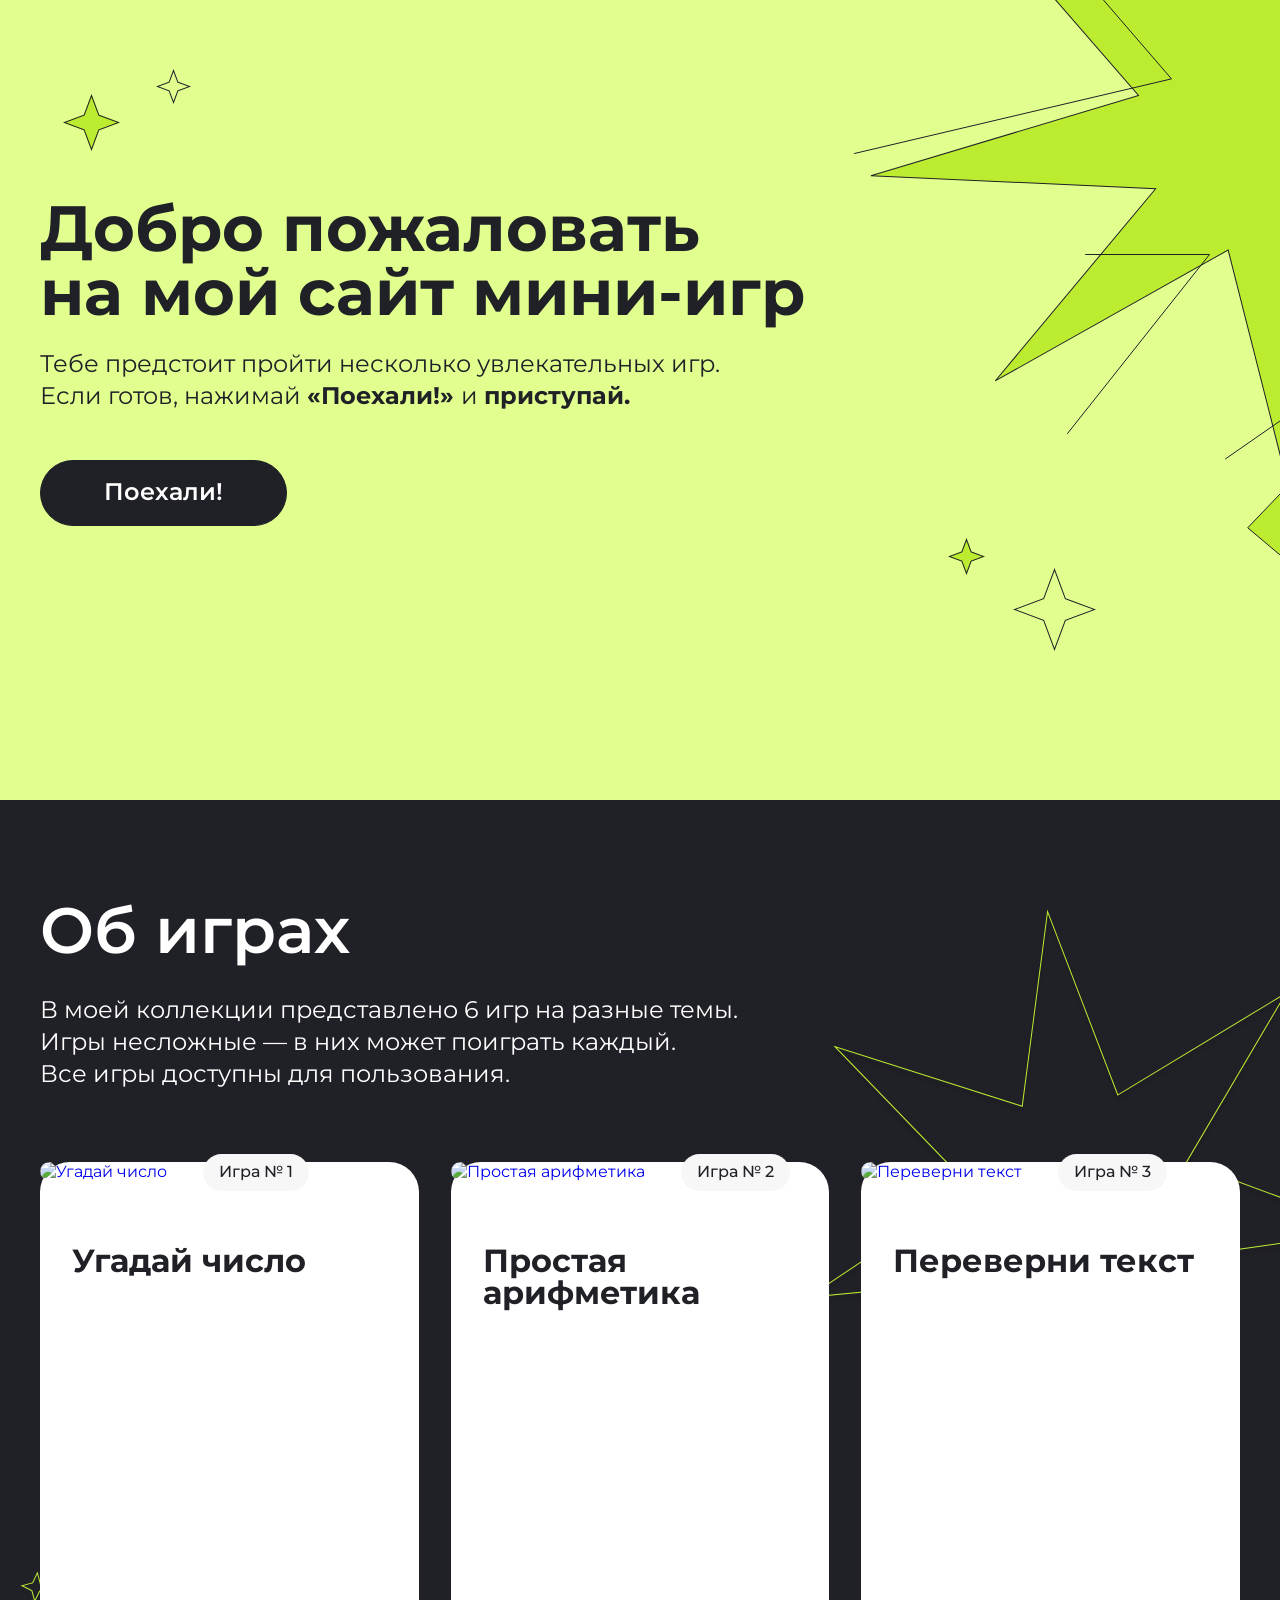
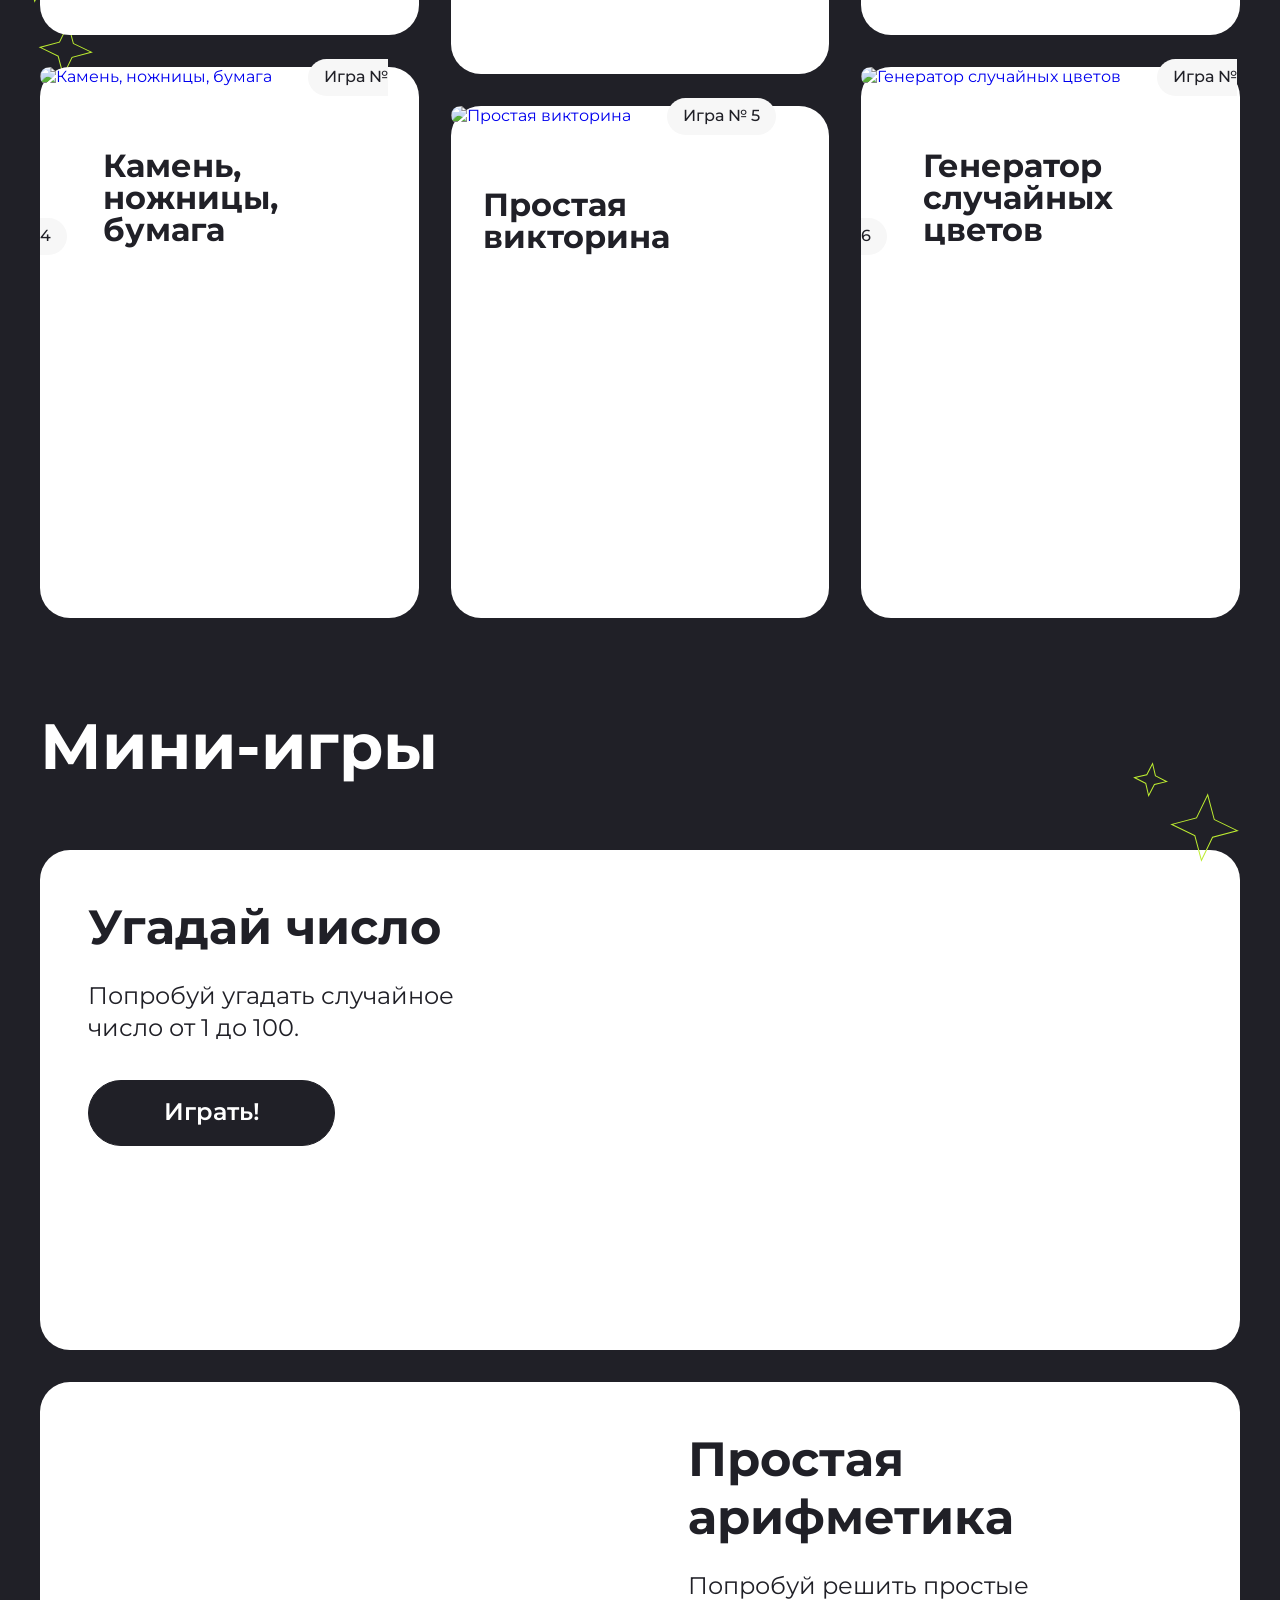
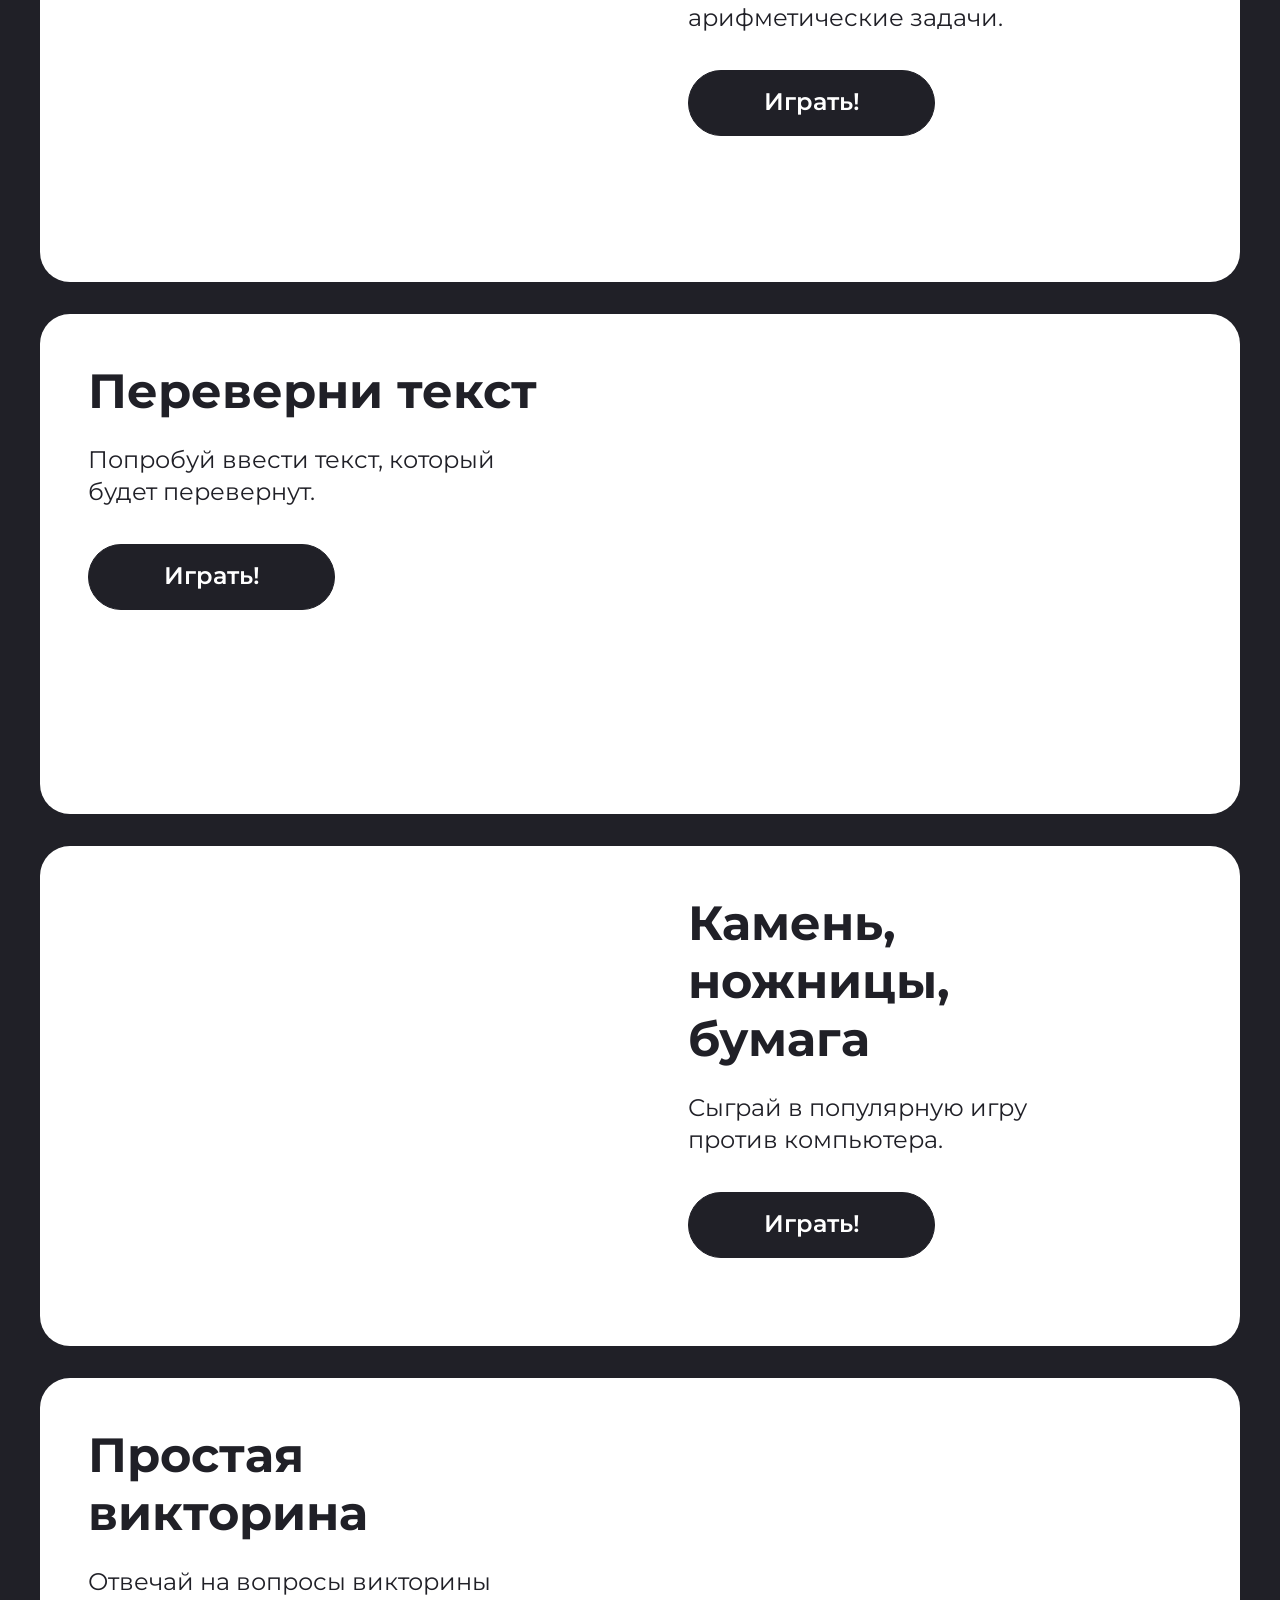
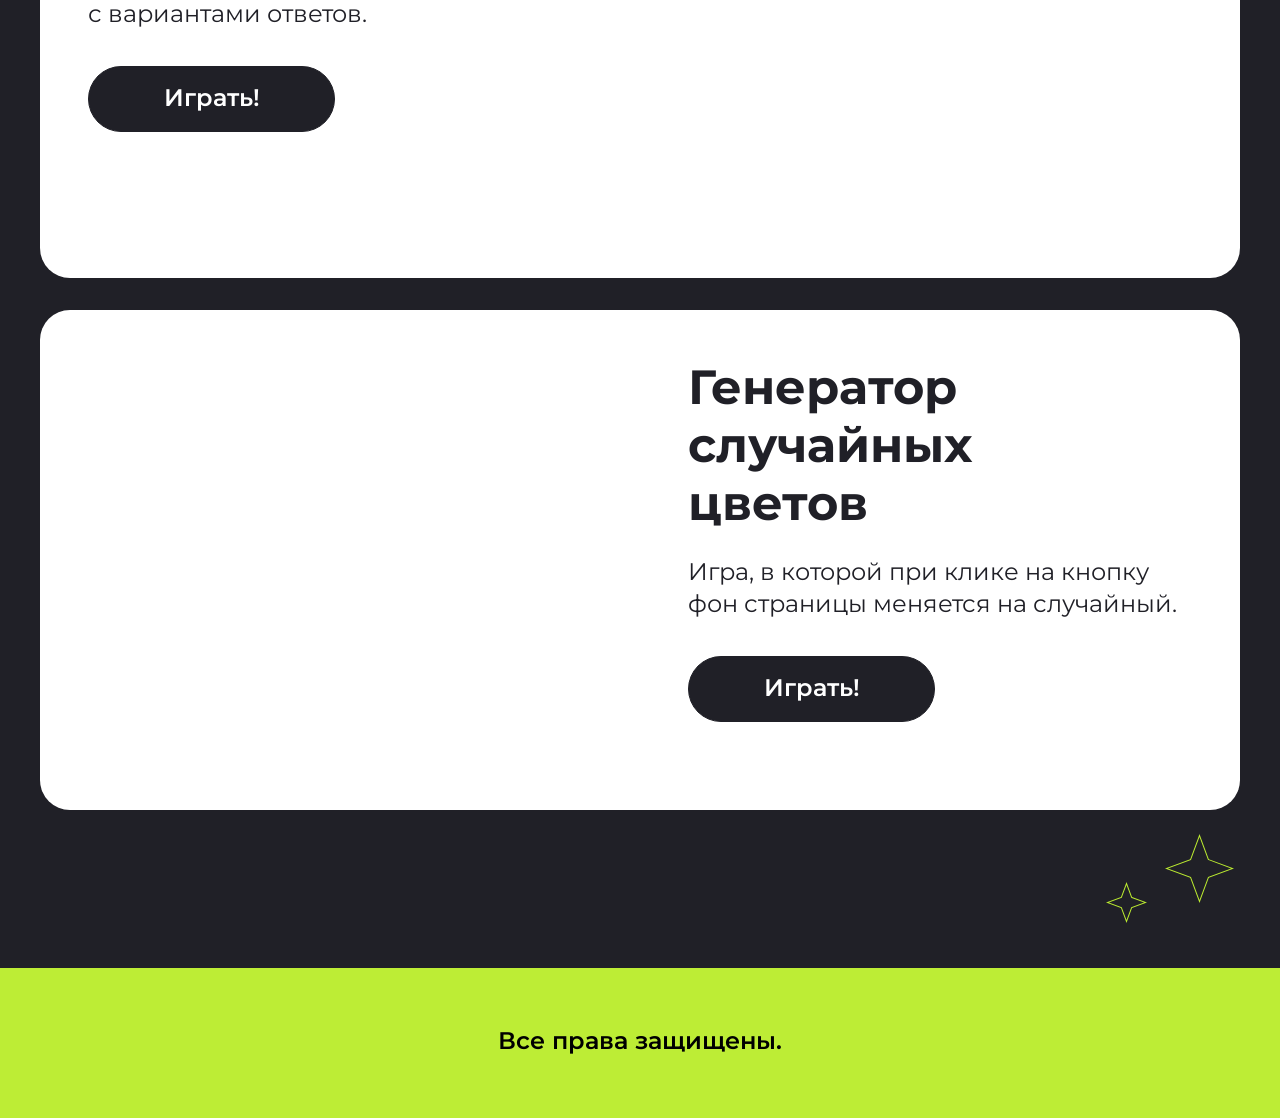
==== index.html @ 35d4d2bd "added hw4.js, &nbsp, changed styles" ====
<!DOCTYPE html>
<html lang="ru">

<head>
    <meta charset="UTF-8">
    <meta http-equiv="X-UA-Compatible" content="IE=edge">
    <meta name="viewport" content="width=device-width, initial-scale=1.0">
    <title>Сайт с мини-играми</title>
    <link rel="preconnect" href="https://fonts.googleapis.com">
    <link rel="preconnect" href="https://fonts.gstatic.com" crossorigin>
    <link href="https://fonts.googleapis.com/css2?family=Montserrat:ital,wght@0,100..900;1,100..900&display=swap"
        rel="stylesheet">
    <link rel="stylesheet" href="style.css">
</head>

<body>
    <header class="header center">

        <div class="header__star-wrapper">

            <svg class="star__position header__star-big" viewBox="0 0 999.251 923.195"
                xmlns="http://www.w3.org/2000/svg" xmlns:xlink="http://www.w3.org/1999/xlink" width="999.250977"
                height="923.195312" fill="none" customFrame="#000000">
                <path id="Vector"
                    d="M262.063 294.173C262.063 284.386 298.602 0 298.602 0L402.19 254.969L572.775 16.3679L490.576 300.754L749.546 241.919L502.738 395.53L691.618 575.296L463.106 483.782L527.062 758.381L377.761 529.567L210.217 791.061L262.011 483.782L0 503.413L237.634 395.53L0 209.183L262.063 294.173Z"
                    fill="rgb(188,236,48)" fill-rule="nonzero"
                    transform="matrix(-0.316421,0.948619,-0.963363,-0.268199,999.251,212.162)" />
                <path id="Vector"
                    d="M298.602 0L402.19 254.969L572.775 16.3679L490.576 300.754L749.546 241.919L502.738 395.53L691.618 575.296L463.106 483.782L527.062 758.381L377.761 529.567L210.217 791.061L262.011 483.782L0 503.413L237.634 395.53L0 209.183L262.063 294.173C262.063 284.386 298.602 0 298.602 0Z"
                    fill-rule="nonzero" stroke="rgb(32,32,39)" stroke-linecap="round" stroke-width="1"
                    transform="matrix(-0.316421,0.948619,-0.963363,-0.268199,999.251,212.162)" />
            </svg>

            <svg class="star__position header__star-big-beam1" viewBox="0 0 318.417 164.003"
                xmlns="http://www.w3.org/2000/svg" xmlns:xlink="http://www.w3.org/1999/xlink" width="318.417480"
                height="164.002594" fill="none" customFrame="#000000">
                <path id="Vector 4780" d="M241.293 0.502007L317.5 88.8819L0.500488 163.502" stroke="rgb(32,32,39)"
                    stroke-linecap="round" stroke-width="1" />
            </svg>

            <svg class="star__position header__star-big-beam2" viewBox="0 0 143.537 180.002"
                xmlns="http://www.w3.org/2000/svg" xmlns:xlink="http://www.w3.org/1999/xlink" width="143.536621"
                height="180.001953" fill="none" customFrame="#000000">
                <path id="Vector 4781" d="M18.5844 0.5L142.502 0.5L0.501953 179.5" stroke="rgb(32,32,39)"
                    stroke-linecap="round" stroke-width="1" />
            </svg>

            <svg class="star__position header__star-big-beam3" viewBox="0 0 220.884 419.323"
                xmlns="http://www.w3.org/2000/svg" xmlns:xlink="http://www.w3.org/1999/xlink" width="220.884277"
                height="419.322906" fill="none" customFrame="#000000">
                <path id="Vector 4782" d="M0.501953 79.8677L114.262 0.822235L220.383 418.822" stroke="rgb(32,32,39)"
                    stroke-linecap="round" stroke-width="1" />
            </svg>

            <svg class="star__position header__star-big-beam4" viewBox="0 0 81.4814 128.334"
                xmlns="http://www.w3.org/2000/svg" xmlns:xlink="http://www.w3.org/1999/xlink" width="81.481445"
                height="128.333801" fill="none" customFrame="#000000">
                <path id="Vector 4788" d="M56.8884 1.04858L0.729492 59.8133L80.7295 127.049L56.8884 1.04858Z"
                    fill="rgb(188,236,48)" fill-rule="evenodd" />
                <path id="Vector 4788" d="M56.8884 1.04858L80.7295 127.049L0.729492 59.8133L56.8884 1.04858Z"
                    fill-rule="evenodd" stroke="rgb(32,32,39)" stroke-linecap="round" stroke-width="1" />
            </svg>

            <svg class="star__position header__star-big-beam5" viewBox="0 0 35.002 125.001"
                xmlns="http://www.w3.org/2000/svg" xmlns:xlink="http://www.w3.org/1999/xlink" width="35.001953"
                height="125.001465" fill="none" customFrame="#000000">
                <path id="Vector 4791" d="M0.500977 0.500732L34.501 124.501" stroke="rgb(32,32,39)"
                    stroke-linecap="round" stroke-width="1" />
            </svg>

            <svg class="star__position header__star1" viewBox="0 0 35 35" xmlns="http://www.w3.org/2000/svg"
                xmlns:xlink="http://www.w3.org/1999/xlink" width="35.000000" height="35.000000" fill="none"
                customFrame="#000000">
                <path id="Star 3"
                    d="M22.2266 12.7734L18.0331 1.44077L17.5 0L16.9669 1.44077L12.7734 12.7734L1.44077 16.9669L3.55271e-15 17.5L1.44077 18.0331L12.7734 22.2266L16.9669 33.5592L17.5 35L18.0331 33.5592L22.2266 22.2266L33.5592 18.0331L35 17.5L33.5592 16.9669L22.2266 12.7734ZM32.1185 17.5L21.8796 13.7113L21.4483 13.5517L17.5 2.88154L13.5517 13.5517L2.88154 17.5L13.5517 21.4483L17.5 32.1185L21.4483 21.4483L32.1185 17.5Z"
                    fill="rgb(32,32,39)" fill-rule="evenodd" />
            </svg>

            <svg class="star__position header__star2" viewBox="0 0 57 57" xmlns="http://www.w3.org/2000/svg"
                xmlns:xlink="http://www.w3.org/1999/xlink" width="57.000000" height="57.000000" fill="none"
                customFrame="#000000">
                <path id="Star 2"
                    d="M36.1976 20.8024L57 28.5L36.1976 36.1976L28.5 57L20.8024 36.1976L3.55271e-15 28.5L20.8024 20.8024L28.5 0L36.1976 20.8024Z"
                    fill="rgb(188,236,48)" fill-rule="evenodd" />
                <path id="Star 2"
                    d="M36.1976 20.8024L29.0331 1.44077L28.5 0L27.9669 1.44077L20.8024 20.8024L1.44077 27.9669L3.55271e-15 28.5L1.44077 29.0331L20.8024 36.1976L27.9669 55.5592L28.5 57L29.0331 55.5592L36.1976 36.1976L55.5592 29.0331L57 28.5L55.5592 27.9669L36.1976 20.8024ZM54.1185 28.5L35.8505 21.7403L35.4193 21.5807L28.5 2.88154L21.5807 21.5807L2.88154 28.5L21.5807 35.4193L28.5 54.1185L35.4193 35.4193L54.1185 28.5Z"
                    fill="rgb(32,32,39)" fill-rule="evenodd" />
            </svg>

            <svg class="star__position header__star3" viewBox="0 0 37 37" xmlns="http://www.w3.org/2000/svg"
                xmlns:xlink="http://www.w3.org/1999/xlink" width="37.000000" height="37.000000" fill="none"
                customFrame="#000000">
                <path id="Star 5"
                    d="M23.4967 13.5033L37 18.5L23.4967 23.4967L18.5 37L13.5033 23.4967L3.55271e-15 18.5L13.5033 13.5033L18.5 0L23.4967 13.5033Z"
                    fill="rgb(188,236,48)" fill-rule="evenodd" />
                <path id="Star 5"
                    d="M23.4967 13.5033L19.0331 1.44077L18.5 0L17.9669 1.44077L13.5033 13.5033L1.44077 17.9669L3.55271e-15 18.5L1.44077 19.0331L13.5033 23.4967L17.9669 35.5592L18.5 37L19.0331 35.5592L23.4967 23.4967L35.5592 19.0331L37 18.5L35.5592 17.9669L23.4967 13.5033ZM34.1185 18.5L23.1496 14.4412L22.7184 14.2816L18.5 2.88154L14.2816 14.2816L2.88154 18.5L14.2816 22.7184L18.5 34.1185L22.7184 22.7184L34.1185 18.5Z"
                    fill="rgb(32,32,39)" fill-rule="evenodd" />
            </svg>

            <svg class="star__position header__star4" viewBox="0 0 83 83" xmlns="http://www.w3.org/2000/svg"
                xmlns:xlink="http://www.w3.org/1999/xlink" width="83.000000" height="83.000000" fill="none"
                customFrame="#000000">
                <path id="Star 4"
                    d="M52.7088 30.2912L42.0331 1.44077L41.5 0L40.9669 1.44077L30.2912 30.2912L1.44077 40.9669L7.10543e-15 41.5L1.44077 42.0331L30.2912 52.7088L40.9669 81.5592L41.5 83L42.0331 81.5592L52.7088 52.7088L81.5592 42.0331L83 41.5L81.5592 40.9669L52.7088 30.2912ZM80.1185 41.5L52.3617 31.2291L51.9305 31.0695L41.5 2.88154L31.0695 31.0695L2.88154 41.5L31.0695 51.9305L41.5 80.1185L51.9305 51.9305L80.1185 41.5Z"
                    fill="rgb(32,32,39)" fill-rule="evenodd" />
            </svg>
        </div>

        <div class="header__mobile-wrapper">
            <svg class="star__position mobile__star-big" viewBox="0 0 301.643 274.928"
                xmlns="http://www.w3.org/2000/svg" xmlns:xlink="http://www.w3.org/1999/xlink" width="301.643066"
                height="274.927948" fill="none" customFrame="#000000">
                <path id="Vector"
                    d="M78.1499 88.7162C78.1499 85.7646 89.0463 0 89.0463 0L119.937 76.893L170.807 4.93622L146.295 90.7009L223.522 72.9576L149.922 119.283L206.248 173.497L138.103 145.898L157.175 228.711L112.652 159.706L62.6889 238.567L78.1344 145.898L0 151.818L70.865 119.283L0 63.0852L78.1499 88.7162Z"
                    fill="rgb(188,236,48)" fill-rule="nonzero"
                    transform="matrix(-0.320303,0.947315,-0.964293,-0.264839,301.643,63.1819)" />
                <path id="Vector"
                    d="M89.0463 0L119.937 76.893L170.807 4.93622L146.295 90.7009L223.522 72.9576L149.922 119.283L206.248 173.497L138.103 145.898L157.175 228.711L112.652 159.706L62.6889 238.567L78.1344 145.898L0 151.818L70.865 119.283L0 63.0852L78.1499 88.7162C78.1499 85.7646 89.0463 0 89.0463 0Z"
                    fill-rule="nonzero" stroke="rgb(32,32,39)" stroke-linecap="round" stroke-width="1"
                    transform="matrix(-0.320303,0.947315,-0.964293,-0.264839,301.643,63.1819)" />
            </svg>

            <svg class="star__position mobile__star-1" viewBox="0 0 21 21" xmlns="http://www.w3.org/2000/svg"
                xmlns:xlink="http://www.w3.org/1999/xlink" width="21.000000" height="21.000000" fill="none"
                customFrame="#000000">
                <path id="Star 3"
                    d="M13.336 7.66405L10.5 0L9.96687 1.44077L7.66405 7.66405L1.44077 9.96687L1.77636e-15 10.5L1.44077 11.0331L7.66405 13.336L9.96687 19.5592L10.5 21L11.0331 19.5592L13.336 13.336L19.5592 11.0331L21 10.5L19.5592 9.96687L13.336 7.66405ZM18.1185 10.5L12.9889 8.6019L12.5577 8.44232L10.5 2.88154L8.44232 8.44232L2.88154 10.5L8.44232 12.5577L10.5 18.1185L12.5577 12.5577L18.1185 10.5Z"
                    fill="rgb(32,32,39)" fill-rule="evenodd" />
            </svg>

            <svg class="star__position mobile__star-2" viewBox="0 0 35 35" xmlns="http://www.w3.org/2000/svg"
                xmlns:xlink="http://www.w3.org/1999/xlink" width="35.000000" height="35.000000" fill="none"
                customFrame="#000000">
                <path id="Star 2"
                    d="M22.2266 12.7734L35 17.5L22.2266 22.2266L17.5 35L12.7734 22.2266L3.55271e-15 17.5L12.7734 12.7734L17.5 0L22.2266 12.7734Z"
                    fill="rgb(188,236,48)" fill-rule="evenodd" />
                <path id="Star 2"
                    d="M22.2266 12.7734L18.0331 1.44077L17.5 0L16.9669 1.44077L12.7734 12.7734L1.44077 16.9669L3.55271e-15 17.5L1.44077 18.0331L12.7734 22.2266L16.9669 33.5592L17.5 35L18.0331 33.5592L22.2266 22.2266L33.5592 18.0331L35 17.5L33.5592 16.9669L22.2266 12.7734ZM32.1185 17.5L21.8796 13.7113L21.4483 13.5517L17.5 2.88154L13.5517 13.5517L2.88154 17.5L13.5517 21.4483L17.5 32.1185L21.4483 21.4483L32.1185 17.5Z"
                    fill="rgb(32,32,39)" fill-rule="evenodd" />
            </svg>

            <svg class="star__position mobile__star-3" viewBox="0 0 18 18" xmlns="http://www.w3.org/2000/svg"
                xmlns:xlink="http://www.w3.org/1999/xlink" width="18.000000" height="18.000000" fill="none"
                customFrame="#000000">
                <path id="Star 5"
                    d="M11.4308 6.56918L18 9L11.4308 11.4308L9 18L6.56918 11.4308L1.77636e-15 9L6.56918 6.56918L9 0L11.4308 6.56918Z"
                    fill="rgb(188,236,48)" fill-rule="evenodd" />
                <path id="Star 5"
                    d="M11.4308 6.56918L9.53313 1.44077L9 0L8.46687 1.44077L6.56918 6.56918L1.44077 8.46687L1.77636e-15 9L1.44077 9.53313L6.56918 11.4308L8.46687 16.5592L9 18L11.4308 11.4308L16.5592 9.53313L18 9L16.5592 8.46687L11.4308 6.56918ZM15.1185 9L11.0838 7.50703L10.6525 7.34746L9 2.88154L7.34746 7.34746L2.88154 9L7.34746 10.6525L9 15.1185L10.6525 10.6525L15.1185 9Z"
                    fill="rgb(32,32,39)" fill-rule="evenodd" />
            </svg>

            <svg class="star__position mobile__star-4" viewBox="0 0 39 41" xmlns="http://www.w3.org/2000/svg"
                xmlns:xlink="http://www.w3.org/1999/xlink" width="39.000000" height="41.000000" fill="none"
                customFrame="#000000">
                <path id="Star 4"
                    d="M24.7668 14.9631L20.0301 1.50595L19.5 0L18.9699 1.50595L14.2332 14.9631L1.37914 19.9635L3.55271e-15 20.5L1.37914 21.0365L14.2332 26.0369L18.9699 39.494L19.5 41L20.0301 39.494L24.7668 26.0369L37.6209 21.0365L39 20.5L37.6209 19.9635L24.7668 14.9631ZM36.2417 20.5L24.4042 15.8951L23.976 15.7285L19.5 3.0119L15.024 15.7285L2.75829 20.5L15.024 25.2715L19.5 37.9881L23.976 25.2715L36.2417 20.5Z"
                    fill="rgb(32,32,39)" fill-rule="evenodd" />
            </svg>
        </div>

        <div class="header__text">
            <h1 class="header__heading">Добро пожаловать <br>на мой сайт мини-игр</h1>
            <h3 class="header__description">Тебе предстоит пройти несколько увлекательных игр. Если готов, нажимай
                <strong>
                    «Поехали!» </strong> и <strong>приступай.</strong>
            </h3>
            <a class="header__link link" href="#about-section">Поехали!</a>
        </div>
    </header>
    <main class="main-content">
        <div class="main-content-wrapper">
            <svg class="star__position star-big" viewBox="0 0 649.562 649.563" xmlns="http://www.w3.org/2000/svg"
                xmlns:xlink="http://www.w3.org/1999/xlink" width="649.562500" height="649.562744" fill="none"
                customFrame="#000000">
                <defs>
                    <g id="pixso_custom_effect_0">
                        <effect x="0.000000" y="4.000000" visibility="visible" fill="rgb(0,0,0)" fill-opacity="0.25"
                            effectType="dropShadow" stdDeviation="4" radius="0" />
                    </g>
                    <filter id="filter_0" width="649.562500" height="649.562744" x="0.000000" y="0.000000"
                        filterUnits="userSpaceOnUse" customEffect="url(#pixso_custom_effect_0)"
                        color-interpolation-filters="sRGB">
                        <feFlood flood-opacity="0" result="BackgroundImageFix" />
                        <feOffset dx="0.000000" dy="4.000000" in="SourceAlpha" />
                        <feGaussianBlur stdDeviation="1.33333337" />
                        <feColorMatrix type="matrix" values="0 0 0 0 0 0 0 0 0 0 0 0 0 0 0 0 0 0 0.25 0 " />
                        <feBlend result="effect_dropShadow_1" in2="BackgroundImageFix" mode="normal" />
                        <feBlend result="shape" in="SourceGraphic" in2="effect_dropShadow_1" mode="normal" />
                    </filter>
                </defs>
                <g filter="url(#filter_0)">
                    <path id="Star 1"
                        d="M341.736 191.327L340.81 191.746L340.562 190.761L292.874 2.04089L292.358 0L291.843 2.04089L244.155 190.761L243.906 191.746L242.981 191.327L65.7006 110.945L63.7834 110.076L65.0575 111.751L182.872 266.7L183.487 267.509L182.582 267.971L9.20501 356.457L7.33004 357.414L9.43456 357.463L204.035 361.96L205.05 361.984L204.847 362.98L165.93 553.701L165.509 555.764L166.859 554.149L291.707 404.809L292.358 404.029L293.01 404.809L417.858 554.149L419.208 555.764L418.787 553.701L379.869 362.98L379.666 361.984L380.682 361.961L575.282 357.463L577.387 357.414L575.512 356.457L402.134 267.971L401.229 267.509L401.844 266.7L519.659 111.752L520.933 110.076L519.016 110.945L341.736 191.327ZM517.742 112.621L341.223 192.657L340.134 193.151L292.358 4.08177L244.583 193.151L66.9747 112.621L185.007 267.856L11.3095 356.506L206.269 361.012L167.28 552.086L292.358 402.47L417.437 552.086L378.447 361.012L573.407 356.506L399.709 267.856L517.742 112.621Z"
                        fill="rgb(188,236,48)" fill-rule="evenodd"
                        transform="matrix(0.993029,-0.117873,0.117873,0.993029,0,68.9225)" />
                </g>
            </svg>

            <svg class="star__position star1" viewBox="0 0 34.1729 34.1727" xmlns="http://www.w3.org/2000/svg"
                xmlns:xlink="http://www.w3.org/1999/xlink" width="34.172852" height="34.172729" fill="none"
                customFrame="#000000">
                <path id="Star 11"
                    d="M19.9018 11.4374L16.2028 1.44077L15.6696 0L15.1365 1.44077L11.4374 11.4374L1.44077 15.1365L1.77636e-15 15.6696L1.44077 16.2028L11.4374 19.9018L15.1365 29.8985L15.6696 31.3392L16.2028 29.8985L19.9018 19.9018L29.8985 16.2028L31.3392 15.6696L29.8985 15.1365L19.9018 11.4374ZM28.4577 15.6696L19.5548 12.3753L19.1236 12.2157L15.6696 2.88154L12.2157 12.2157L2.88154 15.6696L12.2157 19.1236L15.6696 28.4577L19.1236 19.1236L28.4577 15.6696Z"
                    fill="rgb(188,236,48)" fill-rule="evenodd"
                    transform="matrix(0.995484,0.0949294,-0.0949294,0.995484,2.9751,0)" />
            </svg>

            <svg class="star__position star2" viewBox="0 0 59.5347 59.5347" xmlns="http://www.w3.org/2000/svg"
                xmlns:xlink="http://www.w3.org/1999/xlink" width="59.534668" height="59.534668" fill="none"
                customFrame="#000000">
                <path id="Star 12"
                    d="M34.6724 19.9259L27.8323 1.44077L27.2991 0L26.766 1.44077L19.9259 19.9259L1.44077 26.766L3.55271e-15 27.2991L1.44077 27.8323L19.9259 34.6724L26.766 53.1575L27.2991 54.5983L27.8323 53.1575L34.6724 34.6724L53.1575 27.8323L54.5983 27.2991L53.1575 26.766L34.6724 19.9259ZM51.7167 27.2991L34.3254 20.8637L33.8941 20.7042L27.2991 2.88154L20.7042 20.7042L2.88154 27.2991L20.7042 33.8941L27.2991 51.7167L33.8941 33.8941L51.7167 27.2991Z"
                    fill="rgb(188,236,48)" fill-rule="evenodd"
                    transform="matrix(0.995484,0.0949294,-0.0949294,0.995484,5.18311,0)" />
            </svg>

            <svg class="star__position star3" viewBox="0 0 39.2119 39.2119" xmlns="http://www.w3.org/2000/svg"
                xmlns:xlink="http://www.w3.org/1999/xlink" width="39.211914" height="39.211914" fill="none"
                customFrame="#000000">
                <path id="Star 7"
                    d="M22.319 12.8265L18.1059 1.44077L17.5728 0L17.0396 1.44077L12.8265 12.8265L1.44077 17.0396L3.55271e-15 17.5728L1.44077 18.1059L12.8265 22.319L17.0396 33.7048L17.5728 35.1455L18.1059 33.7048L22.319 22.319L33.7048 18.1059L35.1455 17.5728L33.7048 17.0396L22.319 12.8265ZM32.264 17.5728L21.972 13.7644L21.5407 13.6048L17.5728 2.88154L13.6048 13.6048L2.88154 17.5728L13.6048 21.5407L17.5728 32.264L21.5407 21.5407L32.264 17.5728Z"
                    fill="rgb(188,236,48)" fill-rule="evenodd"
                    transform="matrix(0.992365,0.123334,-0.123334,0.992365,4.33447,0)" />
            </svg>

            <svg class="star__position star4" viewBox="0 0 75.0879 75.0876" xmlns="http://www.w3.org/2000/svg"
                xmlns:xlink="http://www.w3.org/1999/xlink" width="75.087891" height="75.087646" fill="none"
                customFrame="#000000">
                <path id="Star 6"
                    d="M43.7303 25.1314L34.964 1.44077L34.4309 0L33.8977 1.44077L25.1314 25.1314L1.44077 33.8977L7.10543e-15 34.4309L1.44077 34.964L25.1314 43.7303L33.8977 67.4209L34.4308 68.8617L34.964 67.4209L43.7303 43.7303L67.4209 34.964L68.8617 34.4309L67.4209 33.8977L43.7303 25.1314ZM65.9802 34.4309L43.3833 26.0692L42.952 25.9097L34.4309 2.88154L25.9097 25.9097L2.88154 34.4309L25.9097 42.952L34.4308 65.9802L42.952 42.952L65.9802 34.4309Z"
                    fill="rgb(188,236,48)" fill-rule="evenodd"
                    transform="matrix(0.995484,0.0949294,-0.0949294,0.995484,6.53711,0)" />
            </svg>

            <svg class="star__position star5" viewBox="0 0 41 41" xmlns="http://www.w3.org/2000/svg"
                xmlns:xlink="http://www.w3.org/1999/xlink" width="41.000000" height="41.000000" fill="none"
                customFrame="#000000">
                <path id="Star 10"
                    d="M26.0369 14.9631L21.0331 1.44077L20.5 0L19.9669 1.44077L14.9631 14.9631L1.44077 19.9669L3.55271e-15 20.5L1.44077 21.0331L14.9631 26.0369L19.9669 39.5592L20.5 41L21.0331 39.5592L26.0369 26.0369L39.5592 21.0331L41 20.5L39.5592 19.9669L26.0369 14.9631ZM38.1185 20.5L25.6898 15.901L25.2586 15.7414L20.5 2.88154L15.7414 15.7414L2.88154 20.5L15.7414 25.2586L20.5 38.1185L25.2586 25.2586L38.1185 20.5Z"
                    fill="rgb(188,236,48)" fill-rule="evenodd" />
            </svg>

            <svg class="star__position star6" viewBox="0 0 69 69" xmlns="http://www.w3.org/2000/svg"
                xmlns:xlink="http://www.w3.org/1999/xlink" width="69.000000" height="69.000000" fill="none"
                customFrame="#000000">
                <path id="Star 8"
                    d="M43.8181 25.1819L35.0331 1.44077L34.5 0L33.9669 1.44077L25.1819 25.1819L1.44077 33.9669L7.10543e-15 34.5L1.44077 35.0331L25.1819 43.8181L33.9669 67.5592L34.5 69L35.0331 67.5592L43.8181 43.8181L67.5592 35.0331L69 34.5L67.5592 33.9669L43.8181 25.1819ZM66.1185 34.5L43.4711 26.1197L43.0399 25.9601L34.5 2.88154L25.9601 25.9601L2.88154 34.5L25.9601 43.0399L34.5 66.1185L43.0399 43.0399L66.1185 34.5Z"
                    fill="rgb(188,236,48)" fill-rule="evenodd" />
            </svg>
        </div>

        <section class="about center" id="about-section">
            <h2 class="about__heading">Об играх</h2>
            <h3 class="about__text">В моей коллекции представлено 6 игр на разные темы. Игры несложные — в них может
                поиграть каждый. Все&nbsp;игры доступны для пользования.</h3>
            <div class="about__game-box">
                <article class="about__game position-game-1">
                    <a href="#content__game-guess-the-number">
                        <img class="about__game-img" src="/img/about__game1.jpg" alt="Угадай число">
                        <span class="about__game-number">Игра № 1</span>
                        <h4 class="about__game-name">Угадай число</h4>
                    </a>
                </article>

                <article class="about__game position-game-2">
                    <a href="#content__game-simple-arithmetic">
                        <img class="about__game-img" src="/img/about__game2.jpg" alt="Простая арифметика">
                        <span class="about__game-number">Игра № 2</span>
                        <h4 class="about__game-name">Простая арифметика</h4>
                    </a>
                </article>

                <article class="about__game position-game-3">
                    <a href="#content__game-flip-the-text">
                        <img class="about__game-img" src="/img/about__game3.jpg" alt="Переверни текст">
                        <span class="about__game-number">Игра № 3</span>
                        <h4 class="about__game-name">Переверни текст</h4>
                    </a>
                </article>

                <article class="about__game position-game-4">
                    <a href="#content__game-rock-paper-scissors">
                        <img class="about__game-img" src="/img/about__game4.jpg" alt="Камень, ножницы, бумага">
                        <span class="about__game-number">Игра № 4</span>
                        <h4 class="about__game-name game-name_width">Камень, ножницы, бумага</h4>
                    </a>
                </article>

                <article class="about__game position-game-5">
                    <a href="#content__game-simple-quiz">
                        <img class="about__game-img" src="/img/about__game5.jpg" alt="Простая викторина">
                        <span class="about__game-number">Игра № 5</span>
                        <h4 class="about__game-name game-name_width">Простая викторина</h4>
                    </a>
                </article>

                <article class="about__game position-game-6">
                    <a href="#content__game-random-color-generator">
                        <img class="about__game-img" src="/img/about__game6.jpg" alt="Генератор случайных цветов">
                        <span class="about__game-number">Игра № 6</span>
                        <h4 class="about__game-name game-name_width">Генератор случайных цветов</h4>
                    </a>
                </article>
            </div>
        </section>

        <section class="content center">
            <h2 class="content__heading">Мини-игры</h2>

            <article class="content__game content__game-reverse" id="content__game-guess-the-number">
                <div class="content__game-text">
                    <h4 class="content__game-name">Угадай число</h4>
                    <span class="content__game-info">Попробуй угадать случайное число&nbsp;от&nbsp;1&nbsp;до 100.</span>
                    <a class="content__link link" href="#">Играть!</a>
                </div>
                <div class="content__game-img img-game-1">
                </div>
            </article>

            <article class="content__game content__game-column" id="content__game-simple-arithmetic">
                <div class="content__game-img img-game-2">
                </div>
                <div class="content__game-text">
                    <h4 class="content__game-name">Простая арифметика</h4>
                    <span class="content__game-info">Попробуй решить простые арифметические задачи.</span>
                    <a class="content__link link" href="#">Играть!</a>
                </div>
            </article>

            <article class="content__game content__game-reverse" id="content__game-flip-the-text">
                <div class="content__game-text">
                    <h4 class="content__game-name">Переверни текст</h4>
                    <span class="content__game-info">Попробуй ввести текст, который будет&nbsp;перевернут.</span>
                    <a class="content__link link" href="#">Играть!</a>
                </div>
                <div class="content__game-img img-game-3">
                </div>
            </article>

            <article class="content__game content__game-column" id="content__game-rock-paper-scissors">
                <div class="content__game-img img-game-4">
                </div>
                <div class="content__game-text">
                    <h4 class="content__game-name">Камень,<br>ножницы,<br>бумага</h4>
                    <span class="content__game-info">Сыграй в популярную игру против&nbsp;компьютера.</span>
                    <a class="content__link link" href="#">Играть!</a>
                </div>
            </article>

            <article class="content__game content__game-reverse" id="content__game-simple-quiz">
                <div class="content__game-text">
                    <h4 class="content__game-name">Простая викторина</h4>
                    <span class="content__game-info"> Отвечай на вопросы викторины с&nbsp;вариантами ответов.</span>
                    <a class="content__link link" href="#">Играть!</a>
                </div>
                <div class="content__game-img img-game-5">
                </div>
            </article>

            <article class="content__game content__game-column" id="content__game-random-color-generator">
                <div class="content__game-img img-game-6">
                </div>
                <div class="content__game-text">
                    <h4 class="content__game-name">Генератор случайных<br>цветов</h4>
                    <span class="content__game-info">Игра, в которой при клике на&nbsp;кнопку фон страницы меняется на
                        случайный.</span>
                    <a class="content__link link" href="#">Играть!</a>
                </div>
            </article>
        </section>
    </main>

    <footer class="footer center">
        <h3 class="footer__text">Все права защищены.</h3>
    </footer>

</body>

</html>
---- style.css ----
html {
  font-size: 16px;
}

* {
  padding: 0;
  margin: 0;
  box-sizing: border-box;
}

body {
  font-family: "Montserrat", sans-serif;
}

a {
  text-decoration: none;
}

.center {
  padding-left: calc(50% - 600px);
  padding-right: calc(50% - 600px);
}

.header {
  background-color: #E1FF8F;
  position: relative;
  overflow: hidden;
  height: 800px;
}
.header__star-big {
  top: -333.5px;
  right: -488px;
}
.header__star-big-beam1 {
  top: -10px;
  left: 854px;
}
.header__star-big-beam2 {
  top: 254px;
  left: 1067px;
}
.header__star-big-beam3 {
  top: 379px;
  left: 1225px;
}
.header__star-big-beam4 {
  top: 468px;
  left: 1247px;
}
.header__star-big-beam5 {
  top: 663px;
  left: 1345px;
}
.header__star1 {
  top: 69px;
  left: 156px;
}
.header__star2 {
  top: 94px;
  left: 63px;
}
.header__star3 {
  top: 538px;
  left: 948px;
}
.header__star4 {
  top: 568px;
  left: 1013px;
}
.header__mobile-wrapper {
  display: none;
}
.header__text {
  display: flex;
  flex-direction: column;
  margin-top: 196px;
}
.header__heading {
  color: #202027;
  font-size: 4rem;
  font-weight: 700;
  line-height: 100%;
  text-align: left;
}
.header__description {
  display: inline-block;
  width: 720px;
  padding-top: 1.5rem;
  padding-bottom: 3rem;
  color: #202027;
  font-size: 1.5rem;
  font-weight: 400;
  text-align: left;
  line-height: 2rem;
}
.header__link {
  height: 66px;
}

.link {
  display: inline-block;
  padding: 1rem 1.7rem 1rem 1.7rem;
  width: 247px;
  border: 1px solid #202027;
  border-radius: 60px;
  background: #202027;
  color: #FFF;
  font-size: 1.5rem;
  font-weight: 600;
  line-height: 29px;
  text-align: center;
  transition: all 2s;
}
.link:hover {
  background: #FFF;
  color: #202027;
}

.main-content {
  background-color: #202027;
  position: relative;
  overflow: hidden;
  padding-bottom: 126px;
}

.star__position {
  position: absolute;
  z-index: 2;
}
.star-big {
  top: 1.5%;
  right: -9.9%;
}
.star1 {
  top: 15.5%;
  left: 1.5%;
}
.star2 {
  top: 16.5%;
  left: 2.8%;
}
.star3 {
  top: 31.4%;
  right: 8.6%;
}
.star4 {
  top: 32%;
  right: 3%;
}
.star5 {
  bottom: 0.9%;
  right: 10.4%;
}
.star6 {
  bottom: 1.3%;
  right: 3.6%;
}

.about {
  padding-bottom: 6rem;
}
.about__heading {
  padding-top: 98px;
  color: #FFF;
  font-size: 4rem;
  font-weight: 600;
  line-height: 100%;
  text-align: left;
}
.about__text {
  display: inline-block;
  width: 700px;
  padding-top: 2rem;
  padding-bottom: 4.5rem;
  color: #FFF;
  font-size: 1.5rem;
  font-weight: 400;
  line-height: 2rem;
  text-align: left;
}
.about__game {
  border-radius: 30px;
  background-color: #FFF;
  z-index: 3;
  transition: all 1s;
}
.about__game:hover {
  transform: scale(1.1);
}
.about__game-box {
  display: grid;
  grid-template-columns: repeat(12, 1fr);
  grid-template-rows: 473px 7px 512px;
  gap: 32px;
}
.about__game-img {
  width: 100%;
  height: 314px;
  border-radius: 30px;
  margin-bottom: 32px;
}
.about__game-number {
  padding: 8px 16px 10px 16px;
  margin-left: 2rem;
  border-radius: 53px;
  background: #F7F7F7;
  color: #202027;
  font-size: 1rem;
  font-weight: 500;
  line-height: 20px;
  text-align: left;
}
.about__game-name {
  padding-top: 1rem;
  margin-top: 1rem;
  margin-left: 2rem;
  color: #202027;
  font-size: 2rem;
  font-weight: 700;
  text-align: left;
  letter-spacing: 0px;
  line-height: 100%;
}

.game-name_width {
  display: inline-block;
  width: 250px;
}

.position-game-1 {
  grid-row: 1/2;
  grid-column: 1/5;
}
.position-game-2 {
  grid-row: 1/3;
  grid-column: 5/9;
}
.position-game-3 {
  grid-row: 1/2;
  grid-column: 9/13;
}
.position-game-4 {
  grid-row: 2/4;
  grid-column: 1/5;
}
.position-game-5 {
  grid-row: 3/4;
  grid-column: 5/9;
}
.position-game-6 {
  grid-row: 2/4;
  grid-column: 9/13;
}

.content__heading {
  padding-bottom: 4.5rem;
  color: #FFF;
  font-size: 4rem;
  font-weight: 700;
  text-align: left;
  line-height: 100%;
}
.content__game {
  max-width: 100%;
  border-radius: 30px;
  background-color: #FFF;
  display: flex;
  margin-bottom: 32px;
}
.content__game-text {
  width: 600px;
  height: 500px;
  padding: 3rem;
  display: flex;
  flex-direction: column;
  align-items: flex-start;
  z-index: 3;
}
.content__game-name {
  width: 504px;
  padding-bottom: 1.5rem;
  color: #202027;
  font-size: 3rem;
  font-weight: 700;
  text-align: left;
}
.content__game-info {
  padding-bottom: 36px;
  color: #202027;
  font-size: 1.5rem;
  font-weight: 400;
  line-height: 2rem;
  text-align: left;
}
.content__game-img {
  width: 600px;
  height: 500px;
  border-radius: 30px;
  z-index: 3;
  background-repeat: no-repeat;
  background-position: center;
  background-size: cover;
}
.content__link {
  height: 66px;
}

.img-game-1 {
  background-image: url(/img/about__game1.jpg);
}
.img-game-2 {
  background-image: url(/img/about__game2.jpg);
}
.img-game-3 {
  background-image: url(/img/about__game3.jpg);
}
.img-game-4 {
  background-image: url(/img/about__game4.jpg);
}
.img-game-5 {
  background-image: url(/img/about__game5.jpg);
}
.img-game-6 {
  background-image: url(/img/about__game6.jpg);
}

.footer {
  background-color: #BDED35;
}
.footer__text {
  padding-top: 61px;
  padding-bottom: 65px;
  color: #000;
  font-size: 1.5rem;
  font-weight: 600;
  line-height: 100%;
  text-align: center;
}

@media (min-width: 476px) and (max-width: 768px) {
  .center {
    padding-left: 24px;
    padding-right: 24px;
  }
  .header__text {
    position: absolute;
    z-index: 3;
    width: 100%;
  }
  .header__heading {
    font-size: 40px;
  }
  .header__description {
    padding-bottom: 36px;
    font-size: 1rem;
    line-height: 100%;
  }
}
@media (max-width: 476px) {
  .center {
    padding-left: 16px;
    padding-right: 16px;
  }
  .header {
    height: 700px;
  }
  .header__text {
    align-items: center;
    margin-top: 147px;
  }
  .header__star-wrapper {
    display: none;
  }
  .header__mobile-wrapper {
    display: block;
  }
  .header__heading {
    font-size: 40px;
    text-align: center;
  }
  .header__description {
    width: 100%;
    padding-bottom: 36px;
    font-size: 1rem;
    text-align: center;
    line-height: 100%;
  }
  .header__link {
    height: 51px;
  }
  .link {
    width: 285px;
    font-size: 1rem;
    font-weight: 600;
    line-height: 20px;
  }
  .mobile__star-big {
    top: -14.8%;
    right: -30%;
  }
  .mobile__star-1 {
    top: 9.14%;
    left: 24.2%;
  }
  .mobile__star-2 {
    top: 13.9%;
    left: 9.84%;
  }
  .mobile__star-3 {
    bottom: 17.9%;
    right: 22.9%;
  }
  .mobile__star-4 {
    bottom: 11.3%;
    right: 9%;
  }
  .main-content {
    padding-bottom: 10px;
  }
  .main-content-wrapper {
    display: none;
  }
  .about {
    display: none;
  }
  .content article:last-child {
    margin-bottom: 0px;
  }
  .content__heading {
    padding-top: 54px;
    padding-bottom: 3rem;
    font-size: 40px;
  }
  .content__game-reverse {
    flex-direction: column-reverse;
  }
  .content__game-column {
    flex-direction: column;
  }
  .content__game-text {
    width: 100%;
    height: -moz-min-content;
    height: min-content;
    padding: 29px 29px 32px 29px;
  }
  .content__game-name {
    width: 100%;
    padding-bottom: 1rem;
    font-size: 2rem;
  }
  .content__game-info {
    padding-bottom: 2rem;
    font-size: 1rem;
    line-height: 100%;
  }
  .content__game-img {
    width: 100%;
    height: 285px;
  }
  .content__link {
    height: 55px;
    width: 100%;
  }
  .footer__text {
    padding: 42px;
    font-size: 1rem;
  }
}
@media (min-width: 376px) and (max-width: 426px) {
  .center {
    padding-left: 24px;
    padding-right: 24px;
  }
}
@media (min-width: 426px) and (max-width: 476px) {
  .center {
    padding-left: 36px;
    padding-right: 36px;
  }
}/*# sourceMappingURL=style.css.map */
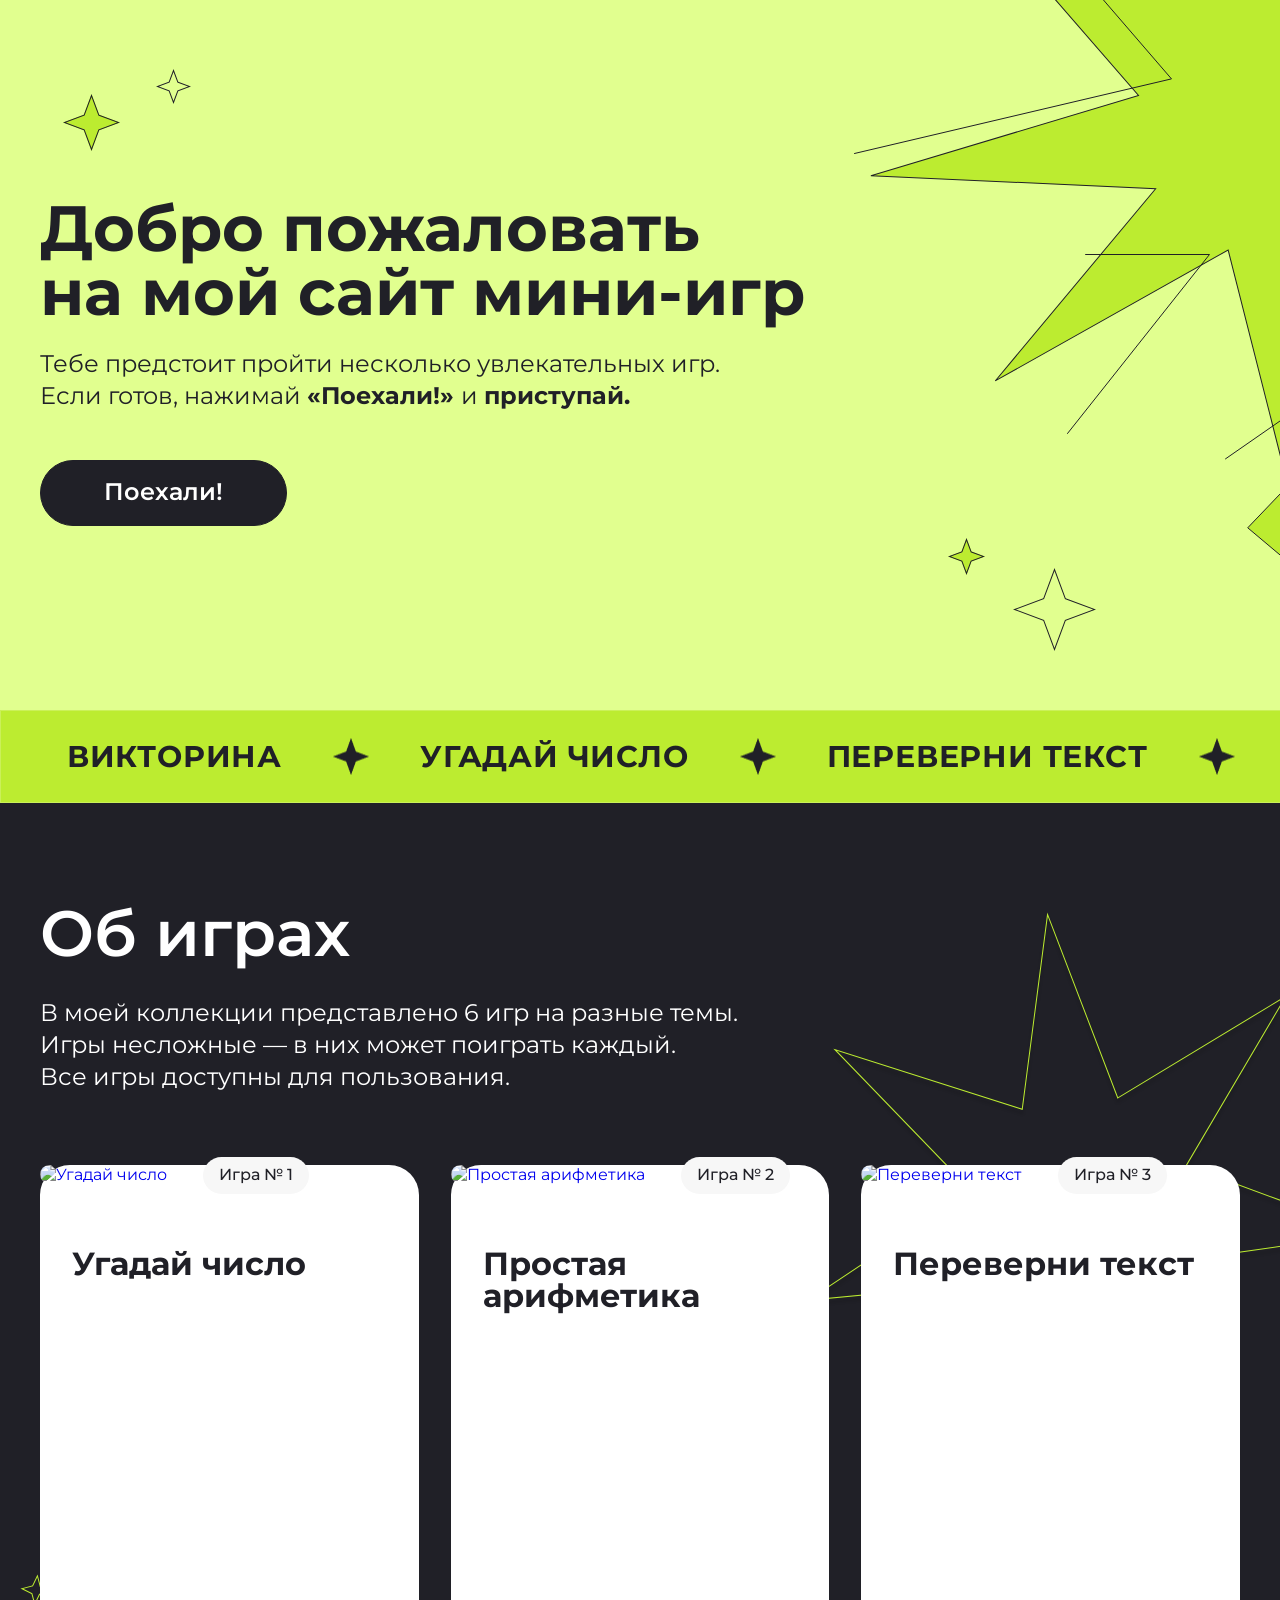
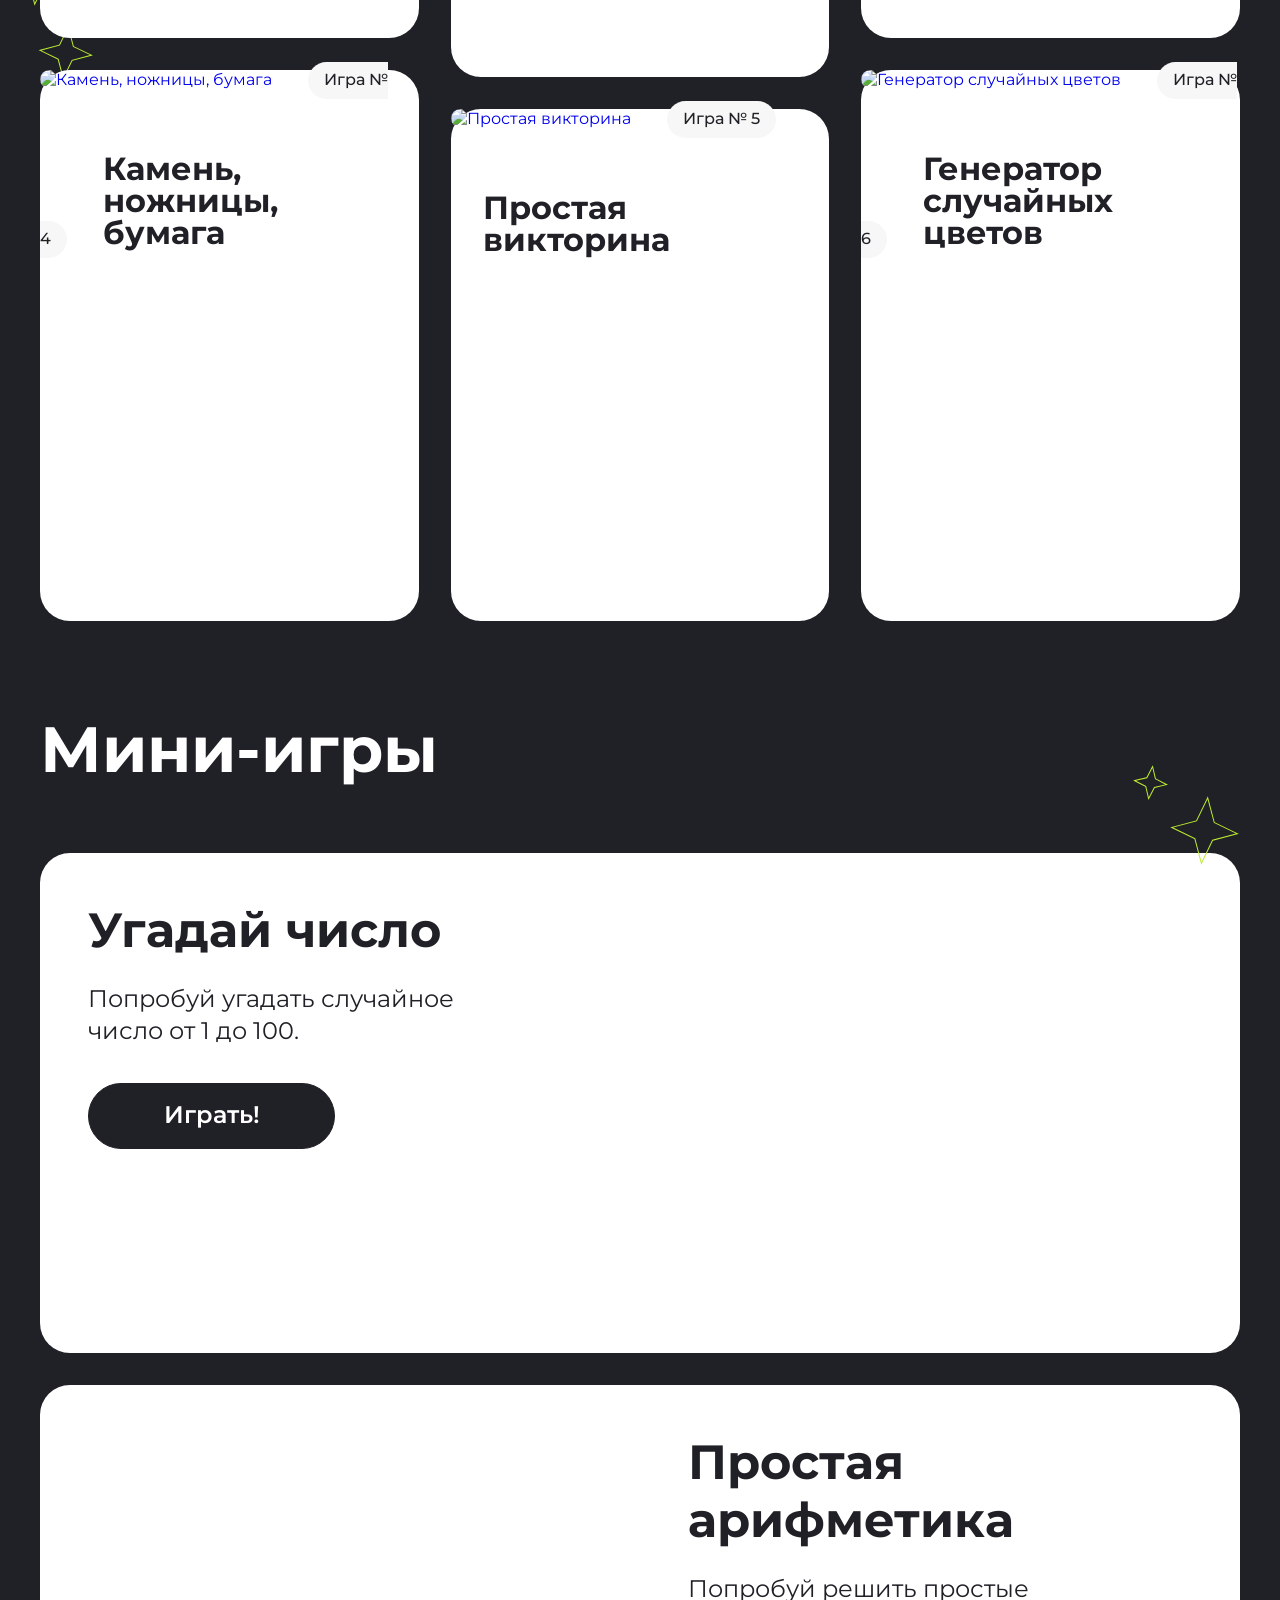
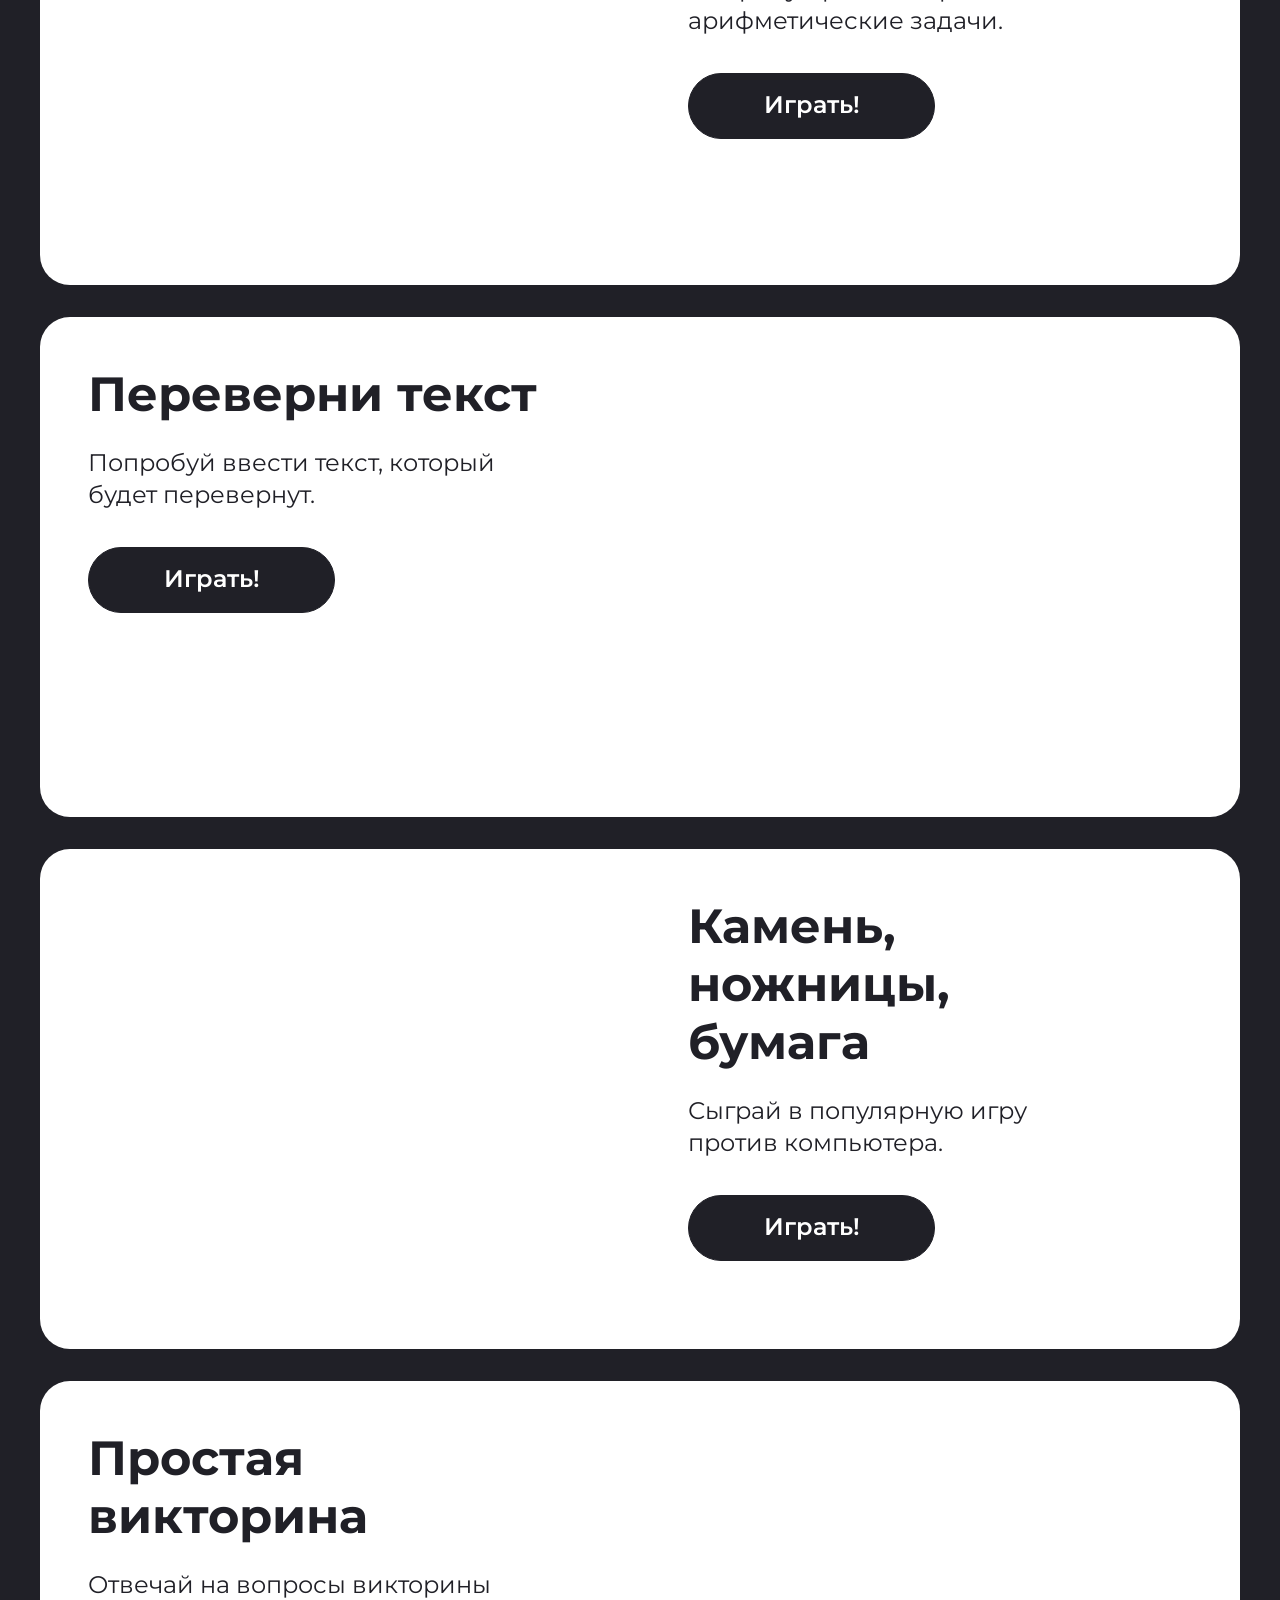
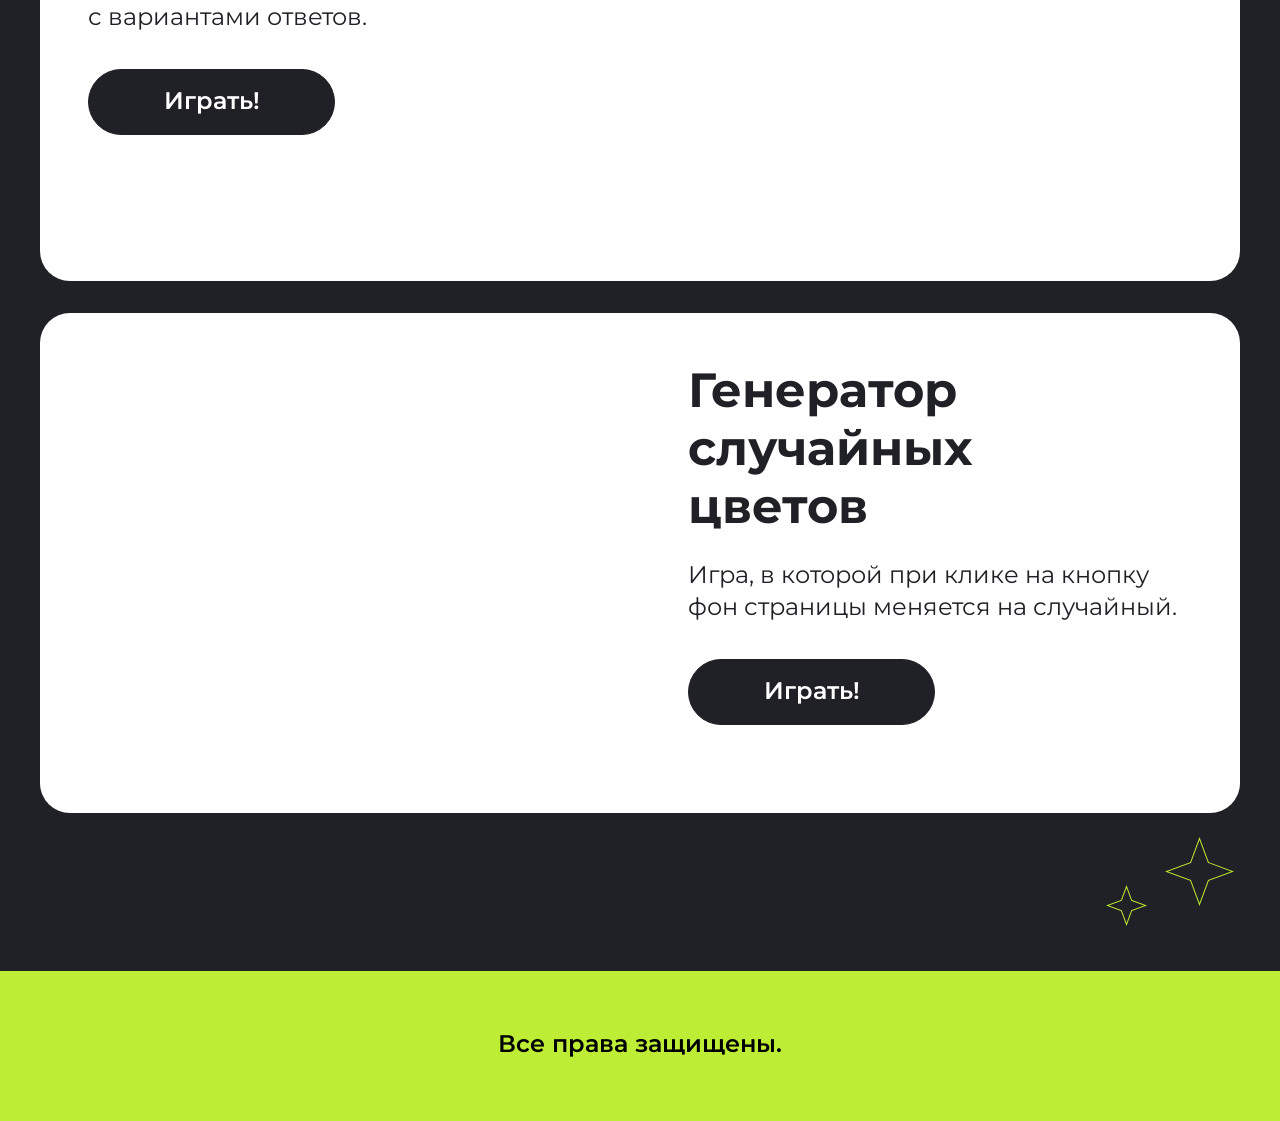
==== commit 9bb51501: "the coursework has been completed" ====
--- a/index.html
+++ b/index.html
@@ -18,143 +18,139 @@
 
         <div class="header__star-wrapper">
 
-            <svg class="star__position header__star-big" viewBox="0 0 999.251 923.195"
+            <svg class="header__star-position header__star-big" viewBox="0 0 999.251 923.195"
                 xmlns="http://www.w3.org/2000/svg" xmlns:xlink="http://www.w3.org/1999/xlink" width="999.250977"
-                height="923.195312" fill="none" customFrame="#000000">
-                <path id="Vector"
+                height="923.195312" fill="none">
+                <path id="Vector1"
                     d="M262.063 294.173C262.063 284.386 298.602 0 298.602 0L402.19 254.969L572.775 16.3679L490.576 300.754L749.546 241.919L502.738 395.53L691.618 575.296L463.106 483.782L527.062 758.381L377.761 529.567L210.217 791.061L262.011 483.782L0 503.413L237.634 395.53L0 209.183L262.063 294.173Z"
                     fill="rgb(188,236,48)" fill-rule="nonzero"
                     transform="matrix(-0.316421,0.948619,-0.963363,-0.268199,999.251,212.162)" />
-                <path id="Vector"
+                <path id="Vector2"
                     d="M298.602 0L402.19 254.969L572.775 16.3679L490.576 300.754L749.546 241.919L502.738 395.53L691.618 575.296L463.106 483.782L527.062 758.381L377.761 529.567L210.217 791.061L262.011 483.782L0 503.413L237.634 395.53L0 209.183L262.063 294.173C262.063 284.386 298.602 0 298.602 0Z"
                     fill-rule="nonzero" stroke="rgb(32,32,39)" stroke-linecap="round" stroke-width="1"
                     transform="matrix(-0.316421,0.948619,-0.963363,-0.268199,999.251,212.162)" />
             </svg>
 
-            <svg class="star__position header__star-big-beam1" viewBox="0 0 318.417 164.003"
+            <svg class="header__star-position header__star-big-beam1" viewBox="0 0 318.417 164.003"
                 xmlns="http://www.w3.org/2000/svg" xmlns:xlink="http://www.w3.org/1999/xlink" width="318.417480"
-                height="164.002594" fill="none" customFrame="#000000">
-                <path id="Vector 4780" d="M241.293 0.502007L317.5 88.8819L0.500488 163.502" stroke="rgb(32,32,39)"
+                height="164.002594" fill="none">
+                <path id="Vector4780" d="M241.293 0.502007L317.5 88.8819L0.500488 163.502" stroke="rgb(32,32,39)"
                     stroke-linecap="round" stroke-width="1" />
             </svg>
 
-            <svg class="star__position header__star-big-beam2" viewBox="0 0 143.537 180.002"
+            <svg class="header__star-position header__star-big-beam2" viewBox="0 0 143.537 180.002"
                 xmlns="http://www.w3.org/2000/svg" xmlns:xlink="http://www.w3.org/1999/xlink" width="143.536621"
-                height="180.001953" fill="none" customFrame="#000000">
-                <path id="Vector 4781" d="M18.5844 0.5L142.502 0.5L0.501953 179.5" stroke="rgb(32,32,39)"
+                height="180.001953" fill="none">
+                <path id="Vector4781" d="M18.5844 0.5L142.502 0.5L0.501953 179.5" stroke="rgb(32,32,39)"
                     stroke-linecap="round" stroke-width="1" />
             </svg>
 
-            <svg class="star__position header__star-big-beam3" viewBox="0 0 220.884 419.323"
+            <svg class="header__star-position header__star-big-beam3" viewBox="0 0 220.884 419.323"
                 xmlns="http://www.w3.org/2000/svg" xmlns:xlink="http://www.w3.org/1999/xlink" width="220.884277"
-                height="419.322906" fill="none" customFrame="#000000">
-                <path id="Vector 4782" d="M0.501953 79.8677L114.262 0.822235L220.383 418.822" stroke="rgb(32,32,39)"
+                height="419.322906" fill="none">
+                <path id="Vector4782" d="M0.501953 79.8677L114.262 0.822235L220.383 418.822" stroke="rgb(32,32,39)"
                     stroke-linecap="round" stroke-width="1" />
             </svg>
 
-            <svg class="star__position header__star-big-beam4" viewBox="0 0 81.4814 128.334"
+            <svg class="header__star-position header__star-big-beam4" viewBox="0 0 81.4814 128.334"
                 xmlns="http://www.w3.org/2000/svg" xmlns:xlink="http://www.w3.org/1999/xlink" width="81.481445"
-                height="128.333801" fill="none" customFrame="#000000">
-                <path id="Vector 4788" d="M56.8884 1.04858L0.729492 59.8133L80.7295 127.049L56.8884 1.04858Z"
-                    fill="rgb(188,236,48)" fill-rule="evenodd" />
-                <path id="Vector 4788" d="M56.8884 1.04858L80.7295 127.049L0.729492 59.8133L56.8884 1.04858Z"
+                height="128.333801" fill="none">
+                <path id="Vector4788" d="M56.8884 1.04858L0.729492 59.8133L80.7295 127.049L56.8884 1.04858Z"
+                    fill="rgb(188,236,48)" fill-rule="evenodd" />
+                <path id="Vector4789" d="M56.8884 1.04858L80.7295 127.049L0.729492 59.8133L56.8884 1.04858Z"
                     fill-rule="evenodd" stroke="rgb(32,32,39)" stroke-linecap="round" stroke-width="1" />
             </svg>
 
-            <svg class="star__position header__star-big-beam5" viewBox="0 0 35.002 125.001"
+            <svg class="header__star-position header__star-big-beam5" viewBox="0 0 35.002 125.001"
                 xmlns="http://www.w3.org/2000/svg" xmlns:xlink="http://www.w3.org/1999/xlink" width="35.001953"
-                height="125.001465" fill="none" customFrame="#000000">
-                <path id="Vector 4791" d="M0.500977 0.500732L34.501 124.501" stroke="rgb(32,32,39)"
+                height="125.001465" fill="none">
+                <path id="Vector4791" d="M0.500977 0.500732L34.501 124.501" stroke="rgb(32,32,39)"
                     stroke-linecap="round" stroke-width="1" />
             </svg>
 
-            <svg class="star__position header__star1" viewBox="0 0 35 35" xmlns="http://www.w3.org/2000/svg"
-                xmlns:xlink="http://www.w3.org/1999/xlink" width="35.000000" height="35.000000" fill="none"
-                customFrame="#000000">
-                <path id="Star 3"
+            <svg class="header__star-position header__star1" viewBox="0 0 35 35" xmlns="http://www.w3.org/2000/svg"
+                xmlns:xlink="http://www.w3.org/1999/xlink" width="35.000000" height="35.000000" fill="none">
+                <path id="Star_3"
                     d="M22.2266 12.7734L18.0331 1.44077L17.5 0L16.9669 1.44077L12.7734 12.7734L1.44077 16.9669L3.55271e-15 17.5L1.44077 18.0331L12.7734 22.2266L16.9669 33.5592L17.5 35L18.0331 33.5592L22.2266 22.2266L33.5592 18.0331L35 17.5L33.5592 16.9669L22.2266 12.7734ZM32.1185 17.5L21.8796 13.7113L21.4483 13.5517L17.5 2.88154L13.5517 13.5517L2.88154 17.5L13.5517 21.4483L17.5 32.1185L21.4483 21.4483L32.1185 17.5Z"
                     fill="rgb(32,32,39)" fill-rule="evenodd" />
             </svg>
 
-            <svg class="star__position header__star2" viewBox="0 0 57 57" xmlns="http://www.w3.org/2000/svg"
-                xmlns:xlink="http://www.w3.org/1999/xlink" width="57.000000" height="57.000000" fill="none"
-                customFrame="#000000">
-                <path id="Star 2"
+            <svg class="header__star-position header__star2" viewBox="0 0 57 57" xmlns="http://www.w3.org/2000/svg"
+                xmlns:xlink="http://www.w3.org/1999/xlink" width="57.000000" height="57.000000" fill="none">
+                <path id="header__star2"
                     d="M36.1976 20.8024L57 28.5L36.1976 36.1976L28.5 57L20.8024 36.1976L3.55271e-15 28.5L20.8024 20.8024L28.5 0L36.1976 20.8024Z"
                     fill="rgb(188,236,48)" fill-rule="evenodd" />
-                <path id="Star 2"
+                <path id="Star_2"
                     d="M36.1976 20.8024L29.0331 1.44077L28.5 0L27.9669 1.44077L20.8024 20.8024L1.44077 27.9669L3.55271e-15 28.5L1.44077 29.0331L20.8024 36.1976L27.9669 55.5592L28.5 57L29.0331 55.5592L36.1976 36.1976L55.5592 29.0331L57 28.5L55.5592 27.9669L36.1976 20.8024ZM54.1185 28.5L35.8505 21.7403L35.4193 21.5807L28.5 2.88154L21.5807 21.5807L2.88154 28.5L21.5807 35.4193L28.5 54.1185L35.4193 35.4193L54.1185 28.5Z"
                     fill="rgb(32,32,39)" fill-rule="evenodd" />
             </svg>
 
-            <svg class="star__position header__star3" viewBox="0 0 37 37" xmlns="http://www.w3.org/2000/svg"
-                xmlns:xlink="http://www.w3.org/1999/xlink" width="37.000000" height="37.000000" fill="none"
-                customFrame="#000000">
-                <path id="Star 5"
+            <svg class="header__star-position header__star3" viewBox="0 0 37 37" xmlns="http://www.w3.org/2000/svg"
+                xmlns:xlink="http://www.w3.org/1999/xlink" width="37.000000" height="37.000000" fill="none">
+                <path id="header__star3"
                     d="M23.4967 13.5033L37 18.5L23.4967 23.4967L18.5 37L13.5033 23.4967L3.55271e-15 18.5L13.5033 13.5033L18.5 0L23.4967 13.5033Z"
                     fill="rgb(188,236,48)" fill-rule="evenodd" />
-                <path id="Star 5"
+                <path id="header__star-3"
                     d="M23.4967 13.5033L19.0331 1.44077L18.5 0L17.9669 1.44077L13.5033 13.5033L1.44077 17.9669L3.55271e-15 18.5L1.44077 19.0331L13.5033 23.4967L17.9669 35.5592L18.5 37L19.0331 35.5592L23.4967 23.4967L35.5592 19.0331L37 18.5L35.5592 17.9669L23.4967 13.5033ZM34.1185 18.5L23.1496 14.4412L22.7184 14.2816L18.5 2.88154L14.2816 14.2816L2.88154 18.5L14.2816 22.7184L18.5 34.1185L22.7184 22.7184L34.1185 18.5Z"
                     fill="rgb(32,32,39)" fill-rule="evenodd" />
             </svg>
 
-            <svg class="star__position header__star4" viewBox="0 0 83 83" xmlns="http://www.w3.org/2000/svg"
-                xmlns:xlink="http://www.w3.org/1999/xlink" width="83.000000" height="83.000000" fill="none"
-                customFrame="#000000">
-                <path id="Star 4"
+            <svg class="header__star-position header__star4" viewBox="0 0 83 83" xmlns="http://www.w3.org/2000/svg"
+                xmlns:xlink="http://www.w3.org/1999/xlink" width="83.000000" height="83.000000" fill="none">
+                <path id="header__star4"
                     d="M52.7088 30.2912L42.0331 1.44077L41.5 0L40.9669 1.44077L30.2912 30.2912L1.44077 40.9669L7.10543e-15 41.5L1.44077 42.0331L30.2912 52.7088L40.9669 81.5592L41.5 83L42.0331 81.5592L52.7088 52.7088L81.5592 42.0331L83 41.5L81.5592 40.9669L52.7088 30.2912ZM80.1185 41.5L52.3617 31.2291L51.9305 31.0695L41.5 2.88154L31.0695 31.0695L2.88154 41.5L31.0695 51.9305L41.5 80.1185L51.9305 51.9305L80.1185 41.5Z"
                     fill="rgb(32,32,39)" fill-rule="evenodd" />
             </svg>
         </div>
 
         <div class="header__mobile-wrapper">
-            <svg class="star__position mobile__star-big" viewBox="0 0 301.643 274.928"
+            <svg class="header__star-position header__mobile-star-big" viewBox="0 0 301.643 274.928"
                 xmlns="http://www.w3.org/2000/svg" xmlns:xlink="http://www.w3.org/1999/xlink" width="301.643066"
-                height="274.927948" fill="none" customFrame="#000000">
-                <path id="Vector"
+                height="274.927948" fill="none">
+                <path id="Vector3"
                     d="M78.1499 88.7162C78.1499 85.7646 89.0463 0 89.0463 0L119.937 76.893L170.807 4.93622L146.295 90.7009L223.522 72.9576L149.922 119.283L206.248 173.497L138.103 145.898L157.175 228.711L112.652 159.706L62.6889 238.567L78.1344 145.898L0 151.818L70.865 119.283L0 63.0852L78.1499 88.7162Z"
                     fill="rgb(188,236,48)" fill-rule="nonzero"
                     transform="matrix(-0.320303,0.947315,-0.964293,-0.264839,301.643,63.1819)" />
-                <path id="Vector"
+                <path id="Vector4"
                     d="M89.0463 0L119.937 76.893L170.807 4.93622L146.295 90.7009L223.522 72.9576L149.922 119.283L206.248 173.497L138.103 145.898L157.175 228.711L112.652 159.706L62.6889 238.567L78.1344 145.898L0 151.818L70.865 119.283L0 63.0852L78.1499 88.7162C78.1499 85.7646 89.0463 0 89.0463 0Z"
                     fill-rule="nonzero" stroke="rgb(32,32,39)" stroke-linecap="round" stroke-width="1"
                     transform="matrix(-0.320303,0.947315,-0.964293,-0.264839,301.643,63.1819)" />
             </svg>
 
-            <svg class="star__position mobile__star-1" viewBox="0 0 21 21" xmlns="http://www.w3.org/2000/svg"
-                xmlns:xlink="http://www.w3.org/1999/xlink" width="21.000000" height="21.000000" fill="none"
-                customFrame="#000000">
-                <path id="Star 3"
+            <svg class="header__star-position header__mobile-star-1" viewBox="0 0 21 21"
+                xmlns="http://www.w3.org/2000/svg" xmlns:xlink="http://www.w3.org/1999/xlink" width="21.000000"
+                height="21.000000" fill="none">
+                <path id="Star3"
                     d="M13.336 7.66405L10.5 0L9.96687 1.44077L7.66405 7.66405L1.44077 9.96687L1.77636e-15 10.5L1.44077 11.0331L7.66405 13.336L9.96687 19.5592L10.5 21L11.0331 19.5592L13.336 13.336L19.5592 11.0331L21 10.5L19.5592 9.96687L13.336 7.66405ZM18.1185 10.5L12.9889 8.6019L12.5577 8.44232L10.5 2.88154L8.44232 8.44232L2.88154 10.5L8.44232 12.5577L10.5 18.1185L12.5577 12.5577L18.1185 10.5Z"
                     fill="rgb(32,32,39)" fill-rule="evenodd" />
             </svg>
 
-            <svg class="star__position mobile__star-2" viewBox="0 0 35 35" xmlns="http://www.w3.org/2000/svg"
-                xmlns:xlink="http://www.w3.org/1999/xlink" width="35.000000" height="35.000000" fill="none"
-                customFrame="#000000">
-                <path id="Star 2"
+            <svg class="header__star-position header__mobile-star-2" viewBox="0 0 35 35"
+                xmlns="http://www.w3.org/2000/svg" xmlns:xlink="http://www.w3.org/1999/xlink" width="35.000000"
+                height="35.000000" fill="none">
+                <path id="header__mobile-star-2"
                     d="M22.2266 12.7734L35 17.5L22.2266 22.2266L17.5 35L12.7734 22.2266L3.55271e-15 17.5L12.7734 12.7734L17.5 0L22.2266 12.7734Z"
                     fill="rgb(188,236,48)" fill-rule="evenodd" />
-                <path id="Star 2"
+                <path id="Star2"
                     d="M22.2266 12.7734L18.0331 1.44077L17.5 0L16.9669 1.44077L12.7734 12.7734L1.44077 16.9669L3.55271e-15 17.5L1.44077 18.0331L12.7734 22.2266L16.9669 33.5592L17.5 35L18.0331 33.5592L22.2266 22.2266L33.5592 18.0331L35 17.5L33.5592 16.9669L22.2266 12.7734ZM32.1185 17.5L21.8796 13.7113L21.4483 13.5517L17.5 2.88154L13.5517 13.5517L2.88154 17.5L13.5517 21.4483L17.5 32.1185L21.4483 21.4483L32.1185 17.5Z"
                     fill="rgb(32,32,39)" fill-rule="evenodd" />
             </svg>
 
-            <svg class="star__position mobile__star-3" viewBox="0 0 18 18" xmlns="http://www.w3.org/2000/svg"
-                xmlns:xlink="http://www.w3.org/1999/xlink" width="18.000000" height="18.000000" fill="none"
-                customFrame="#000000">
-                <path id="Star 5"
+            <svg class="header__star-position header__mobile-star-3" viewBox="0 0 18 18"
+                xmlns="http://www.w3.org/2000/svg" xmlns:xlink="http://www.w3.org/1999/xlink" width="18.000000"
+                height="18.000000" fill="none">
+                <path id="Star_5"
                     d="M11.4308 6.56918L18 9L11.4308 11.4308L9 18L6.56918 11.4308L1.77636e-15 9L6.56918 6.56918L9 0L11.4308 6.56918Z"
                     fill="rgb(188,236,48)" fill-rule="evenodd" />
-                <path id="Star 5"
+                <path id="Star5"
                     d="M11.4308 6.56918L9.53313 1.44077L9 0L8.46687 1.44077L6.56918 6.56918L1.44077 8.46687L1.77636e-15 9L1.44077 9.53313L6.56918 11.4308L8.46687 16.5592L9 18L11.4308 11.4308L16.5592 9.53313L18 9L16.5592 8.46687L11.4308 6.56918ZM15.1185 9L11.0838 7.50703L10.6525 7.34746L9 2.88154L7.34746 7.34746L2.88154 9L7.34746 10.6525L9 15.1185L10.6525 10.6525L15.1185 9Z"
                     fill="rgb(32,32,39)" fill-rule="evenodd" />
             </svg>
 
-            <svg class="star__position mobile__star-4" viewBox="0 0 39 41" xmlns="http://www.w3.org/2000/svg"
-                xmlns:xlink="http://www.w3.org/1999/xlink" width="39.000000" height="41.000000" fill="none"
-                customFrame="#000000">
-                <path id="Star 4"
+            <svg class="header__star-position header__mobile-star-4" viewBox="0 0 39 41"
+                xmlns="http://www.w3.org/2000/svg" xmlns:xlink="http://www.w3.org/1999/xlink" width="39.000000"
+                height="41.000000" fill="none">
+                <path id="header__mobile-star-4"
                     d="M24.7668 14.9631L20.0301 1.50595L19.5 0L18.9699 1.50595L14.2332 14.9631L1.37914 19.9635L3.55271e-15 20.5L1.37914 21.0365L14.2332 26.0369L18.9699 39.494L19.5 41L20.0301 39.494L24.7668 26.0369L37.6209 21.0365L39 20.5L37.6209 19.9635L24.7668 14.9631ZM36.2417 20.5L24.4042 15.8951L23.976 15.7285L19.5 3.0119L15.024 15.7285L2.75829 20.5L15.024 25.2715L19.5 37.9881L23.976 25.2715L36.2417 20.5Z"
                     fill="rgb(32,32,39)" fill-rule="evenodd" />
             </svg>
@@ -166,22 +162,41 @@
                 <strong>
                     «Поехали!» </strong> и <strong>приступай.</strong>
             </h3>
-            <a class="header__link link" href="#about-section">Поехали!</a>
+            <a class="header__link link smooth-scroll" href="#about-section">Поехали!</a>
         </div>
     </header>
-    <main class="main-content">
-        <div class="main-content-wrapper">
-            <svg class="star__position star-big" viewBox="0 0 649.562 649.563" xmlns="http://www.w3.org/2000/svg"
-                xmlns:xlink="http://www.w3.org/1999/xlink" width="649.562500" height="649.562744" fill="none"
-                customFrame="#000000">
+
+    <div class="scrollbar">
+        <div class="scrollbar__box">
+            <p class="scrollbar__text">Викторина</p>
+            <img class="scrollbar__img" src="/img/Stars/Star__scrollbar.png" alt="Picture">
+            <img class="scrollbar__img__mobile" src="/img/Stars/mobili__star__scrollbar.png" alt="Picture">
+            <p class="scrollbar__text">угадай число</p>
+            <img class="scrollbar__img" src="/img/Stars/Star__scrollbar.png" alt="Picture">
+            <img class="scrollbar__img__mobile" src="/img/Stars/mobili__star__scrollbar.png" alt="Picture">
+            <p class="scrollbar__text">Переверни текст</p>
+            <img class="scrollbar__img" src="/img/Stars/Star__scrollbar.png" alt="Picture">
+            <img class="scrollbar__img__mobile" src="/img/Stars/mobili__star__scrollbar.png" alt="Picture">
+            <p class="scrollbar__text">Простая арифметика</p>
+            <img class="scrollbar__img" src="/img/Stars/Star__scrollbar.png" alt="Picture">
+            <img class="scrollbar__img__mobile" src="/img/Stars/mobili__star__scrollbar.png" alt="Picture">
+            <p class="scrollbar__text">Камень, ножницы, бумага</p>
+            <img class="scrollbar__img" src="/img/Stars/Star__scrollbar.png" alt="Picture">
+            <img class="scrollbar__img__mobile" src="/img/Stars/mobili__star__scrollbar.png" alt="Picture">
+            <p class="scrollbar__text">Генератор случайных цветов</p>
+            <img class="scrollbar__img" src="/img/Stars/Star__scrollbar.png" alt="Picture">
+            <img class="scrollbar__img__mobile" src="/img/Stars/mobili__star__scrollbar.png" alt="Picture">
+        </div>
+    </div>
+
+    <main class="main">
+        <div class="main__content-wrapper">
+            <svg class="main__star-position main__star-big" viewBox="0 0 649.562 649.563"
+                xmlns="http://www.w3.org/2000/svg" xmlns:xlink="http://www.w3.org/1999/xlink" width="649.562500"
+                height="649.562744" fill="none">
                 <defs>
-                    <g id="pixso_custom_effect_0">
-                        <effect x="0.000000" y="4.000000" visibility="visible" fill="rgb(0,0,0)" fill-opacity="0.25"
-                            effectType="dropShadow" stdDeviation="4" radius="0" />
-                    </g>
                     <filter id="filter_0" width="649.562500" height="649.562744" x="0.000000" y="0.000000"
-                        filterUnits="userSpaceOnUse" customEffect="url(#pixso_custom_effect_0)"
-                        color-interpolation-filters="sRGB">
+                        filterUnits="userSpaceOnUse" color-interpolation-filters="sRGB">
                         <feFlood flood-opacity="0" result="BackgroundImageFix" />
                         <feOffset dx="0.000000" dy="4.000000" in="SourceAlpha" />
                         <feGaussianBlur stdDeviation="1.33333337" />
@@ -191,61 +206,59 @@
                     </filter>
                 </defs>
                 <g filter="url(#filter_0)">
-                    <path id="Star 1"
+                    <path id="Star1"
                         d="M341.736 191.327L340.81 191.746L340.562 190.761L292.874 2.04089L292.358 0L291.843 2.04089L244.155 190.761L243.906 191.746L242.981 191.327L65.7006 110.945L63.7834 110.076L65.0575 111.751L182.872 266.7L183.487 267.509L182.582 267.971L9.20501 356.457L7.33004 357.414L9.43456 357.463L204.035 361.96L205.05 361.984L204.847 362.98L165.93 553.701L165.509 555.764L166.859 554.149L291.707 404.809L292.358 404.029L293.01 404.809L417.858 554.149L419.208 555.764L418.787 553.701L379.869 362.98L379.666 361.984L380.682 361.961L575.282 357.463L577.387 357.414L575.512 356.457L402.134 267.971L401.229 267.509L401.844 266.7L519.659 111.752L520.933 110.076L519.016 110.945L341.736 191.327ZM517.742 112.621L341.223 192.657L340.134 193.151L292.358 4.08177L244.583 193.151L66.9747 112.621L185.007 267.856L11.3095 356.506L206.269 361.012L167.28 552.086L292.358 402.47L417.437 552.086L378.447 361.012L573.407 356.506L399.709 267.856L517.742 112.621Z"
                         fill="rgb(188,236,48)" fill-rule="evenodd"
                         transform="matrix(0.993029,-0.117873,0.117873,0.993029,0,68.9225)" />
                 </g>
             </svg>
 
-            <svg class="star__position star1" viewBox="0 0 34.1729 34.1727" xmlns="http://www.w3.org/2000/svg"
-                xmlns:xlink="http://www.w3.org/1999/xlink" width="34.172852" height="34.172729" fill="none"
-                customFrame="#000000">
-                <path id="Star 11"
+            <svg class="main__star-position main__star1" viewBox="0 0 34.1729 34.1727"
+                xmlns="http://www.w3.org/2000/svg" xmlns:xlink="http://www.w3.org/1999/xlink" width="34.172852"
+                height="34.172729" fill="none">
+                <path id="Star11"
                     d="M19.9018 11.4374L16.2028 1.44077L15.6696 0L15.1365 1.44077L11.4374 11.4374L1.44077 15.1365L1.77636e-15 15.6696L1.44077 16.2028L11.4374 19.9018L15.1365 29.8985L15.6696 31.3392L16.2028 29.8985L19.9018 19.9018L29.8985 16.2028L31.3392 15.6696L29.8985 15.1365L19.9018 11.4374ZM28.4577 15.6696L19.5548 12.3753L19.1236 12.2157L15.6696 2.88154L12.2157 12.2157L2.88154 15.6696L12.2157 19.1236L15.6696 28.4577L19.1236 19.1236L28.4577 15.6696Z"
                     fill="rgb(188,236,48)" fill-rule="evenodd"
                     transform="matrix(0.995484,0.0949294,-0.0949294,0.995484,2.9751,0)" />
             </svg>
 
-            <svg class="star__position star2" viewBox="0 0 59.5347 59.5347" xmlns="http://www.w3.org/2000/svg"
-                xmlns:xlink="http://www.w3.org/1999/xlink" width="59.534668" height="59.534668" fill="none"
-                customFrame="#000000">
-                <path id="Star 12"
+            <svg class="main__star-position main__star2" viewBox="0 0 59.5347 59.5347"
+                xmlns="http://www.w3.org/2000/svg" xmlns:xlink="http://www.w3.org/1999/xlink" width="59.534668"
+                height="59.534668" fill="none">
+                <path id="Star12"
                     d="M34.6724 19.9259L27.8323 1.44077L27.2991 0L26.766 1.44077L19.9259 19.9259L1.44077 26.766L3.55271e-15 27.2991L1.44077 27.8323L19.9259 34.6724L26.766 53.1575L27.2991 54.5983L27.8323 53.1575L34.6724 34.6724L53.1575 27.8323L54.5983 27.2991L53.1575 26.766L34.6724 19.9259ZM51.7167 27.2991L34.3254 20.8637L33.8941 20.7042L27.2991 2.88154L20.7042 20.7042L2.88154 27.2991L20.7042 33.8941L27.2991 51.7167L33.8941 33.8941L51.7167 27.2991Z"
                     fill="rgb(188,236,48)" fill-rule="evenodd"
                     transform="matrix(0.995484,0.0949294,-0.0949294,0.995484,5.18311,0)" />
             </svg>
 
-            <svg class="star__position star3" viewBox="0 0 39.2119 39.2119" xmlns="http://www.w3.org/2000/svg"
-                xmlns:xlink="http://www.w3.org/1999/xlink" width="39.211914" height="39.211914" fill="none"
-                customFrame="#000000">
-                <path id="Star 7"
+            <svg class="main__star-position main__star3" viewBox="0 0 39.2119 39.2119"
+                xmlns="http://www.w3.org/2000/svg" xmlns:xlink="http://www.w3.org/1999/xlink" width="39.211914"
+                height="39.211914" fill="none">
+                <path id="Star7"
                     d="M22.319 12.8265L18.1059 1.44077L17.5728 0L17.0396 1.44077L12.8265 12.8265L1.44077 17.0396L3.55271e-15 17.5728L1.44077 18.1059L12.8265 22.319L17.0396 33.7048L17.5728 35.1455L18.1059 33.7048L22.319 22.319L33.7048 18.1059L35.1455 17.5728L33.7048 17.0396L22.319 12.8265ZM32.264 17.5728L21.972 13.7644L21.5407 13.6048L17.5728 2.88154L13.6048 13.6048L2.88154 17.5728L13.6048 21.5407L17.5728 32.264L21.5407 21.5407L32.264 17.5728Z"
                     fill="rgb(188,236,48)" fill-rule="evenodd"
                     transform="matrix(0.992365,0.123334,-0.123334,0.992365,4.33447,0)" />
             </svg>
 
-            <svg class="star__position star4" viewBox="0 0 75.0879 75.0876" xmlns="http://www.w3.org/2000/svg"
-                xmlns:xlink="http://www.w3.org/1999/xlink" width="75.087891" height="75.087646" fill="none"
-                customFrame="#000000">
-                <path id="Star 6"
+            <svg class="main__star-position main__star4" viewBox="0 0 75.0879 75.0876"
+                xmlns="http://www.w3.org/2000/svg" xmlns:xlink="http://www.w3.org/1999/xlink" width="75.087891"
+                height="75.087646" fill="none">
+                <path id="Star6"
                     d="M43.7303 25.1314L34.964 1.44077L34.4309 0L33.8977 1.44077L25.1314 25.1314L1.44077 33.8977L7.10543e-15 34.4309L1.44077 34.964L25.1314 43.7303L33.8977 67.4209L34.4308 68.8617L34.964 67.4209L43.7303 43.7303L67.4209 34.964L68.8617 34.4309L67.4209 33.8977L43.7303 25.1314ZM65.9802 34.4309L43.3833 26.0692L42.952 25.9097L34.4309 2.88154L25.9097 25.9097L2.88154 34.4309L25.9097 42.952L34.4308 65.9802L42.952 42.952L65.9802 34.4309Z"
                     fill="rgb(188,236,48)" fill-rule="evenodd"
                     transform="matrix(0.995484,0.0949294,-0.0949294,0.995484,6.53711,0)" />
             </svg>
 
-            <svg class="star__position star5" viewBox="0 0 41 41" xmlns="http://www.w3.org/2000/svg"
-                xmlns:xlink="http://www.w3.org/1999/xlink" width="41.000000" height="41.000000" fill="none"
-                customFrame="#000000">
-                <path id="Star 10"
+            <svg class="main__star-position main__star5" viewBox="0 0 41 41" xmlns="http://www.w3.org/2000/svg"
+                xmlns:xlink="http://www.w3.org/1999/xlink" width="41.000000" height="41.000000" fill="none">
+                <path id="Star10"
                     d="M26.0369 14.9631L21.0331 1.44077L20.5 0L19.9669 1.44077L14.9631 14.9631L1.44077 19.9669L3.55271e-15 20.5L1.44077 21.0331L14.9631 26.0369L19.9669 39.5592L20.5 41L21.0331 39.5592L26.0369 26.0369L39.5592 21.0331L41 20.5L39.5592 19.9669L26.0369 14.9631ZM38.1185 20.5L25.6898 15.901L25.2586 15.7414L20.5 2.88154L15.7414 15.7414L2.88154 20.5L15.7414 25.2586L20.5 38.1185L25.2586 25.2586L38.1185 20.5Z"
                     fill="rgb(188,236,48)" fill-rule="evenodd" />
             </svg>
 
-            <svg class="star__position star6" viewBox="0 0 69 69" xmlns="http://www.w3.org/2000/svg"
-                xmlns:xlink="http://www.w3.org/1999/xlink" width="69.000000" height="69.000000" fill="none"
-                customFrame="#000000">
-                <path id="Star 8"
+            <svg class="main__star-position main__star6" viewBox="0 0 69 69" xmlns="http://www.w3.org/2000/svg"
+                xmlns:xlink="http://www.w3.org/1999/xlink" width="69.000000" height="69.000000" fill="none">
+                <path id="Star8"
                     d="M43.8181 25.1819L35.0331 1.44077L34.5 0L33.9669 1.44077L25.1819 25.1819L1.44077 33.9669L7.10543e-15 34.5L1.44077 35.0331L25.1819 43.8181L33.9669 67.5592L34.5 69L35.0331 67.5592L43.8181 43.8181L67.5592 35.0331L69 34.5L67.5592 33.9669L43.8181 25.1819ZM66.1185 34.5L43.4711 26.1197L43.0399 25.9601L34.5 2.88154L25.9601 25.9601L2.88154 34.5L25.9601 43.0399L34.5 66.1185L43.0399 43.0399L66.1185 34.5Z"
                     fill="rgb(188,236,48)" fill-rule="evenodd" />
             </svg>
@@ -257,7 +270,7 @@
                 поиграть каждый. Все&nbsp;игры доступны для пользования.</h3>
             <div class="about__game-box">
                 <article class="about__game position-game-1">
-                    <a href="#content__game-guess-the-number">
+                    <a class="smooth-scroll" href="#content__game-guess-the-number">
                         <img class="about__game-img" src="/img/about__game1.jpg" alt="Угадай число">
                         <span class="about__game-number">Игра № 1</span>
                         <h4 class="about__game-name">Угадай число</h4>
@@ -265,7 +278,7 @@
                 </article>
 
                 <article class="about__game position-game-2">
-                    <a href="#content__game-simple-arithmetic">
+                    <a class="smooth-scroll" href="#content__game-simple-arithmetic">
                         <img class="about__game-img" src="/img/about__game2.jpg" alt="Простая арифметика">
                         <span class="about__game-number">Игра № 2</span>
                         <h4 class="about__game-name">Простая арифметика</h4>
@@ -273,7 +286,7 @@
                 </article>
 
                 <article class="about__game position-game-3">
-                    <a href="#content__game-flip-the-text">
+                    <a class="smooth-scroll" href="#content__game-flip-the-text">
                         <img class="about__game-img" src="/img/about__game3.jpg" alt="Переверни текст">
                         <span class="about__game-number">Игра № 3</span>
                         <h4 class="about__game-name">Переверни текст</h4>
@@ -281,26 +294,26 @@
                 </article>
 
                 <article class="about__game position-game-4">
-                    <a href="#content__game-rock-paper-scissors">
+                    <a class="smooth-scroll" href="#content__game-rock-paper-scissors">
                         <img class="about__game-img" src="/img/about__game4.jpg" alt="Камень, ножницы, бумага">
                         <span class="about__game-number">Игра № 4</span>
-                        <h4 class="about__game-name game-name_width">Камень, ножницы, бумага</h4>
+                        <h4 class="about__game-name about__game-width">Камень, ножницы, бумага</h4>
                     </a>
                 </article>
 
                 <article class="about__game position-game-5">
-                    <a href="#content__game-simple-quiz">
+                    <a class="smooth-scroll" href="#content__game-simple-quiz">
                         <img class="about__game-img" src="/img/about__game5.jpg" alt="Простая викторина">
                         <span class="about__game-number">Игра № 5</span>
-                        <h4 class="about__game-name game-name_width">Простая викторина</h4>
+                        <h4 class="about__game-name about__game-width">Простая викторина</h4>
                     </a>
                 </article>
 
                 <article class="about__game position-game-6">
-                    <a href="#content__game-random-color-generator">
+                    <a class="smooth-scroll" href="#content__game-random-color-generator">
                         <img class="about__game-img" src="/img/about__game6.jpg" alt="Генератор случайных цветов">
                         <span class="about__game-number">Игра № 6</span>
-                        <h4 class="about__game-name game-name_width">Генератор случайных цветов</h4>
+                        <h4 class="about__game-name about__game-width">Генератор случайных цветов</h4>
                     </a>
                 </article>
             </div>
@@ -313,7 +326,7 @@
                 <div class="content__game-text">
                     <h4 class="content__game-name">Угадай число</h4>
                     <span class="content__game-info">Попробуй угадать случайное число&nbsp;от&nbsp;1&nbsp;до 100.</span>
-                    <a class="content__link link" href="#">Играть!</a>
+                    <a class="content__link link" href="#" onclick="guessTheNumber();">Играть!</a>
                 </div>
                 <div class="content__game-img img-game-1">
                 </div>
@@ -325,7 +338,7 @@
                 <div class="content__game-text">
                     <h4 class="content__game-name">Простая арифметика</h4>
                     <span class="content__game-info">Попробуй решить простые арифметические задачи.</span>
-                    <a class="content__link link" href="#">Играть!</a>
+                    <a class="content__link link" href="#" onclick="simpleArithmetic();">Играть!</a>
                 </div>
             </article>
 
@@ -333,7 +346,7 @@
                 <div class="content__game-text">
                     <h4 class="content__game-name">Переверни текст</h4>
                     <span class="content__game-info">Попробуй ввести текст, который будет&nbsp;перевернут.</span>
-                    <a class="content__link link" href="#">Играть!</a>
+                    <a class="content__link link" href="#" onclick="flipTheText();">Играть!</a>
                 </div>
                 <div class="content__game-img img-game-3">
                 </div>
@@ -345,15 +358,16 @@
                 <div class="content__game-text">
                     <h4 class="content__game-name">Камень,<br>ножницы,<br>бумага</h4>
                     <span class="content__game-info">Сыграй в популярную игру против&nbsp;компьютера.</span>
-                    <a class="content__link link" href="#">Играть!</a>
-                </div>
-            </article>
-
-            <article class="content__game content__game-reverse" id="content__game-simple-quiz">
+                    <a class="content__link link" href="#" onclick="rockPaperScissors();">Играть!</a>
+                </div>
+            </article>
+
+            <article class=" content__game content__game-reverse" id="content__game-simple-quiz">
                 <div class="content__game-text">
                     <h4 class="content__game-name">Простая викторина</h4>
-                    <span class="content__game-info"> Отвечай на вопросы викторины с&nbsp;вариантами ответов.</span>
-                    <a class="content__link link" href="#">Играть!</a>
+                    <span class="content__game-info"> Отвечай на вопросы викторины с&nbsp;вариантами
+                        ответов.</span>
+                    <a class="content__link link" href="#" onclick="simpleQuiz();">Играть!</a>
                 </div>
                 <div class="content__game-img img-game-5">
                 </div>
@@ -366,7 +380,8 @@
                     <h4 class="content__game-name">Генератор случайных<br>цветов</h4>
                     <span class="content__game-info">Игра, в которой при клике на&nbsp;кнопку фон страницы меняется на
                         случайный.</span>
-                    <a class="content__link link" href="#">Играть!</a>
+                    <a class="content__link link link-game-6" href="#" onclick="randomColorGenerator();">Играть!</a>
+                    <button class="content__btn" style="display: none;">Поменять фон</button>
                 </div>
             </article>
         </section>
@@ -375,7 +390,7 @@
     <footer class="footer center">
         <h3 class="footer__text">Все права защищены.</h3>
     </footer>
-
+    <script src="index.js"></script>
 </body>
 
 </html>
--- a/style.css
+++ b/style.css
@@ -25,7 +25,11 @@
   background-color: #E1FF8F;
   position: relative;
   overflow: hidden;
-  height: 800px;
+  height: 710px;
+}
+.header__star-position {
+  position: absolute;
+  z-index: 2;
 }
 .header__star-big {
   top: -333.5px;
@@ -116,42 +120,84 @@
   color: #202027;
 }
 
-.main-content {
+.scrollbar {
+  background-color: #BCEC30;
+  position: relative;
+  overflow: hidden;
+  width: 100%;
+}
+.scrollbar__box {
+  width: 3220px;
+  display: flex;
+  white-space: nowrap;
+  justify-content: center;
+  gap: 51px;
+  border: 1px solid rgba(255, 255, 255, 0.2);
+  -webkit-backdrop-filter: blur(50px);
+          backdrop-filter: blur(50px);
+  background: #BCEC30;
+  padding: 27px 49px 27px 49px;
+  animation: scrollbar__translate 15s linear infinite;
+}
+.scrollbar__text {
+  color: #202027;
+  font-size: 30px;
+  font-weight: 700;
+  line-height: 37px;
+  letter-spacing: 0.8px;
+  text-align: left;
+  text-transform: uppercase;
+}
+.scrollbar__img {
+  display: block;
+}
+.scrollbar__img__mobile {
+  display: none;
+}
+
+@keyframes scrollbar__translate {
+  0% {
+    transform: translateX(0);
+  }
+  100% {
+    transform: translateX(-100%);
+  }
+}
+.main {
   background-color: #202027;
   position: relative;
   overflow: hidden;
   padding-bottom: 126px;
 }
-
-.star__position {
+.main__star-position {
   position: absolute;
   z-index: 2;
 }
-.star-big {
+.main__star-big {
   top: 1.5%;
   right: -9.9%;
 }
-.star1 {
+.main__star1 {
   top: 15.5%;
   left: 1.5%;
 }
-.star2 {
+.main__star2 {
   top: 16.5%;
   left: 2.8%;
 }
-.star3 {
+.main__star3 {
   top: 31.4%;
   right: 8.6%;
 }
-.star4 {
+.main__star4 {
   top: 32%;
   right: 3%;
 }
-.star5 {
+.main__star5 {
   bottom: 0.9%;
   right: 10.4%;
 }
-.star6 {
+.main__star6 {
   bottom: 1.3%;
   right: 3.6%;
 }
@@ -221,8 +267,7 @@
   letter-spacing: 0px;
   line-height: 100%;
 }
-
-.game-name_width {
+.about__game-width {
   display: inline-block;
   width: 250px;
 }
@@ -304,6 +349,20 @@
 .content__link {
   height: 66px;
 }
+.content__btn {
+  height: 66px;
+  margin-top: 1rem;
+  padding: 1rem 1.7rem 1rem 1.7rem;
+  width: 247px;
+  border: 1px solid #202027;
+  border-radius: 60px;
+  background: #BDED35;
+  color: #202027;
+  font-size: 1.5rem;
+  font-weight: 600;
+  line-height: 29px;
+  text-align: center;
+}
 
 .img-game-1 {
   background-image: url(/img/about__game1.jpg);
@@ -342,18 +401,103 @@
     padding-left: 24px;
     padding-right: 24px;
   }
+  .header {
+    height: 700px;
+  }
   .header__text {
     position: absolute;
     z-index: 3;
-    width: 100%;
   }
   .header__heading {
     font-size: 40px;
   }
   .header__description {
+    width: 100%;
     padding-bottom: 36px;
     font-size: 1rem;
     line-height: 100%;
+  }
+  .scrollbar__box {
+    width: 2400px;
+    gap: 40px;
+    padding: 12px 24px 12px 24px;
+  }
+  .scrollbar__text {
+    font-size: 24px;
+  }
+  .main {
+    padding-bottom: 64px;
+  }
+  .main__content-wrapper {
+    display: none;
+  }
+  .about {
+    padding-bottom: 3rem;
+  }
+  .about__heading {
+    padding-top: 3rem;
+    font-size: 3rem;
+  }
+  .about__text {
+    width: 100%;
+    padding-bottom: 3rem;
+    font-size: 1.3rem;
+    line-height: 100%;
+  }
+  .about__game-box {
+    grid-template-rows: 390px 3px 406px;
+    gap: 24px;
+  }
+  .about__game-img {
+    height: 220px;
+  }
+  .about__game-number {
+    margin-left: 0.8rem;
+    font-size: 0.8rem;
+    line-height: 16px;
+  }
+  .about__game-name {
+    padding-top: 0.8rem;
+    margin-top: 0.8rem;
+    margin-left: 0.8rem;
+    font-size: 1.5rem;
+  }
+  .about__game-width {
+    width: 200px;
+  }
+  .content__heading {
+    padding-bottom: 3rem;
+    font-size: 3rem;
+  }
+  .content__game {
+    margin-bottom: 24px;
+  }
+  .content__game-text {
+    width: 50%;
+    height: 250px;
+    padding: 2rem;
+  }
+  .content__game-name {
+    width: 50%;
+    padding-bottom: 1rem;
+    font-size: 2.5rem;
+  }
+  .content__game-info {
+    padding-bottom: 24px;
+    font-size: 1.3rem;
+    line-height: 100%;
+  }
+  .content__game-img {
+    width: 50%;
+    height: 400px;
+  }
+  .content__link {
+    height: 66px;
+  }
+  .footer__text {
+    padding-top: 48px;
+    padding-bottom: 48px;
+    font-size: 1.3rem;
   }
 }
 @media (max-width: 476px) {
@@ -362,7 +506,7 @@
     padding-right: 16px;
   }
   .header {
-    height: 700px;
+    height: 649px;
   }
   .header__text {
     align-items: center;
@@ -373,6 +517,29 @@
   }
   .header__mobile-wrapper {
     display: block;
+  }
+  .header__mobile-wrapper {
+    display: block;
+  }
+  .header__mobile-star-big {
+    top: -14.8%;
+    right: -30%;
+  }
+  .header__mobile-star-1 {
+    top: 9.14%;
+    left: 24.2%;
+  }
+  .header__mobile-star-2 {
+    top: 13.9%;
+    left: 9.84%;
+  }
+  .header__mobile-star-3 {
+    bottom: 17.9%;
+    right: 22.9%;
+  }
+  .header__mobile-star-4 {
+    bottom: 11.3%;
+    right: 9%;
   }
   .header__heading {
     font-size: 40px;
@@ -394,30 +561,28 @@
     font-weight: 600;
     line-height: 20px;
   }
-  .mobile__star-big {
-    top: -14.8%;
-    right: -30%;
-  }
-  .mobile__star-1 {
-    top: 9.14%;
-    left: 24.2%;
-  }
-  .mobile__star-2 {
-    top: 13.9%;
-    left: 9.84%;
-  }
-  .mobile__star-3 {
-    bottom: 17.9%;
-    right: 22.9%;
-  }
-  .mobile__star-4 {
-    bottom: 11.3%;
-    right: 9%;
-  }
-  .main-content {
+  .scrollbar__box {
+    width: 1717.4px;
+    gap: 27.4px;
+    padding: 15px 24px 15px 24px;
+    border: 0.54px;
+    -webkit-backdrop-filter: blur(26.9px);
+            backdrop-filter: blur(26.9px);
+  }
+  .scrollbar__text {
+    font-size: 16px;
+    line-height: 20px;
+  }
+  .scrollbar__img {
+    display: none;
+  }
+  .scrollbar__img__mobile {
+    display: block;
+  }
+  .main {
     padding-bottom: 10px;
   }
-  .main-content-wrapper {
+  .main__content-wrapper {
     display: none;
   }
   .about {
